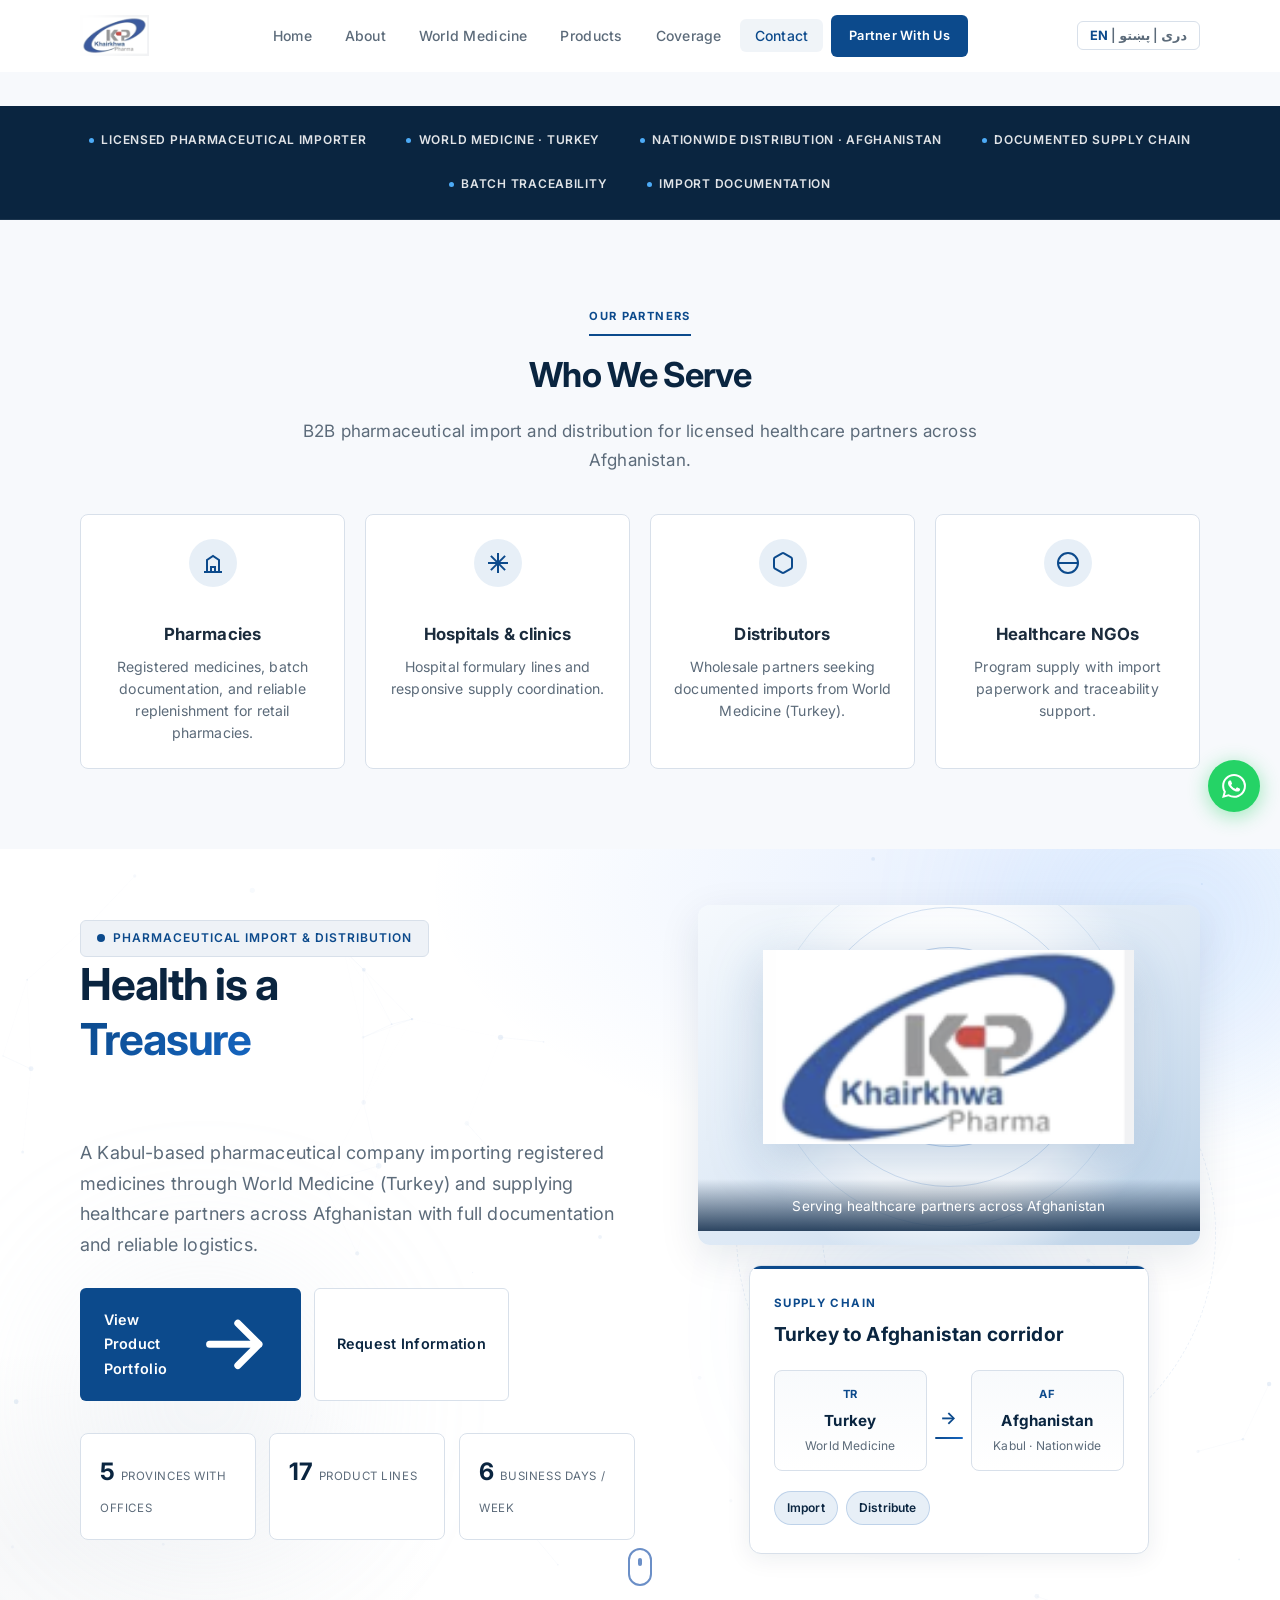
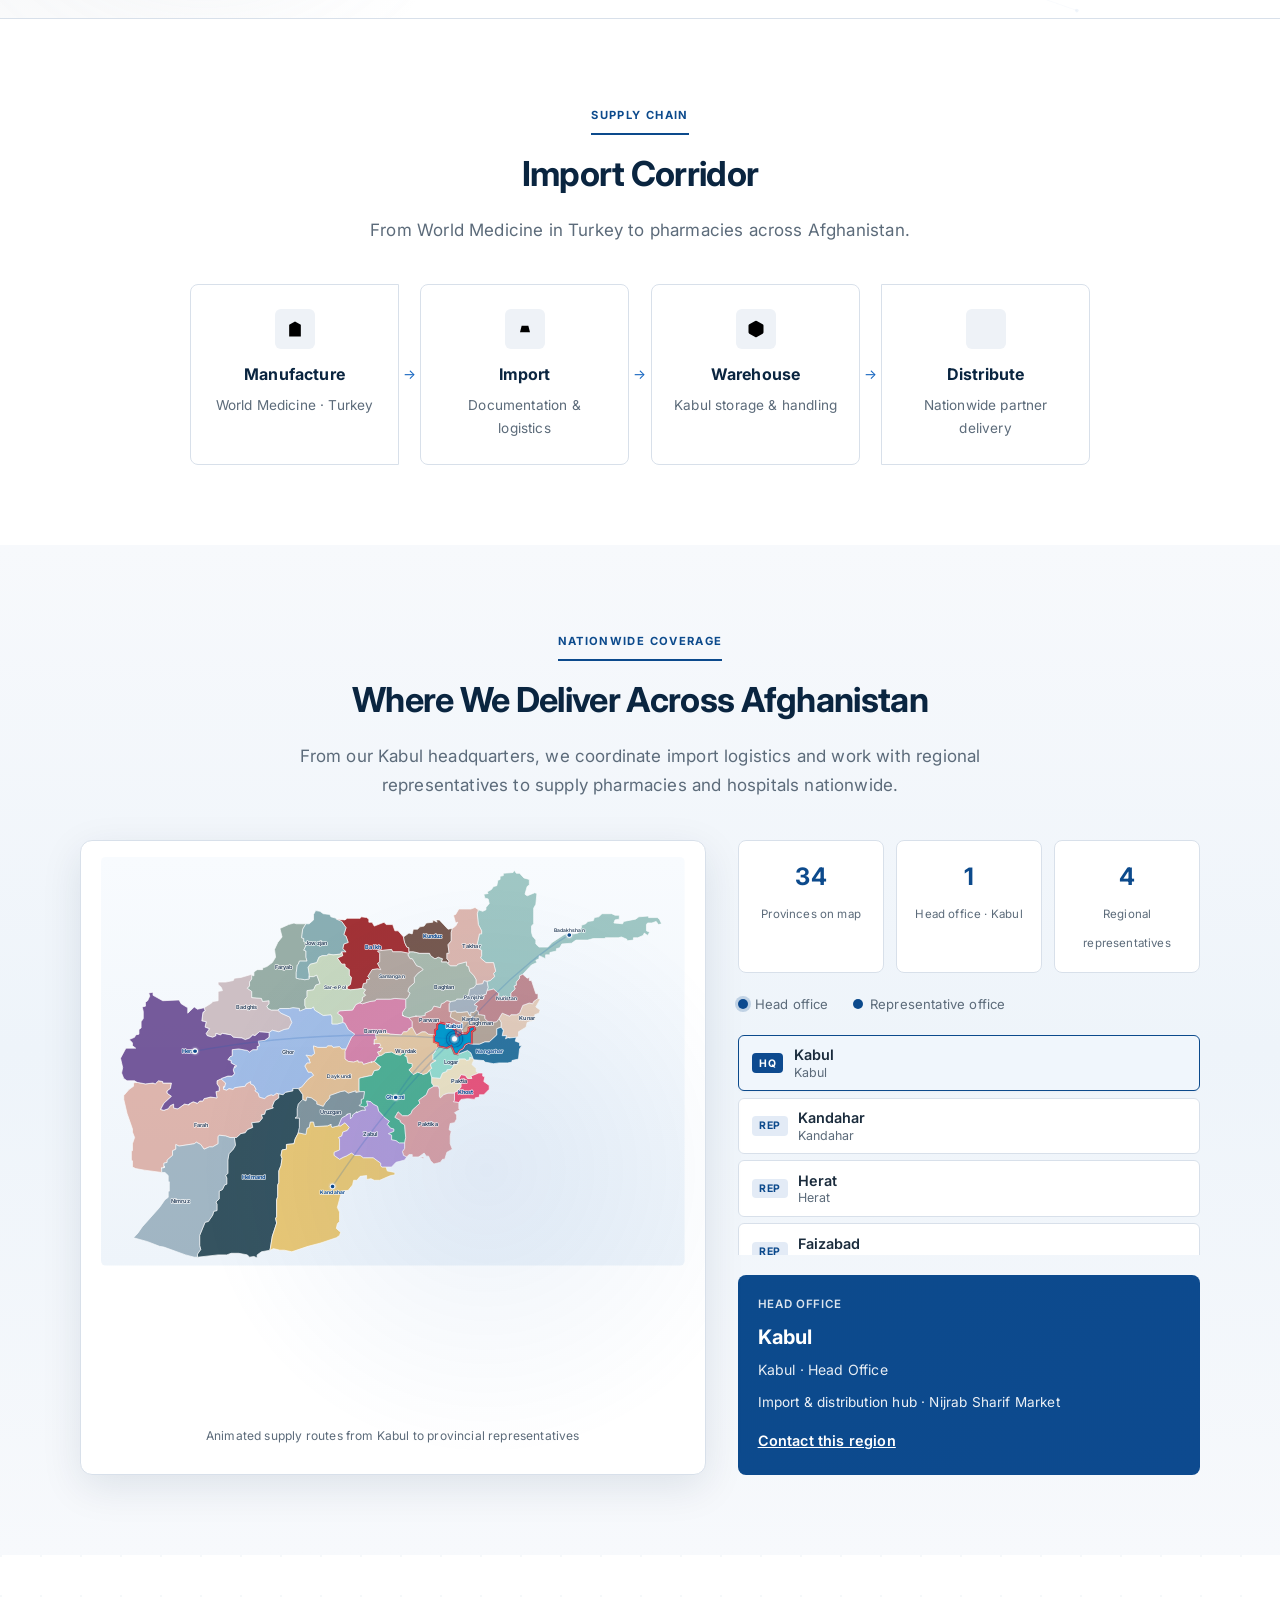
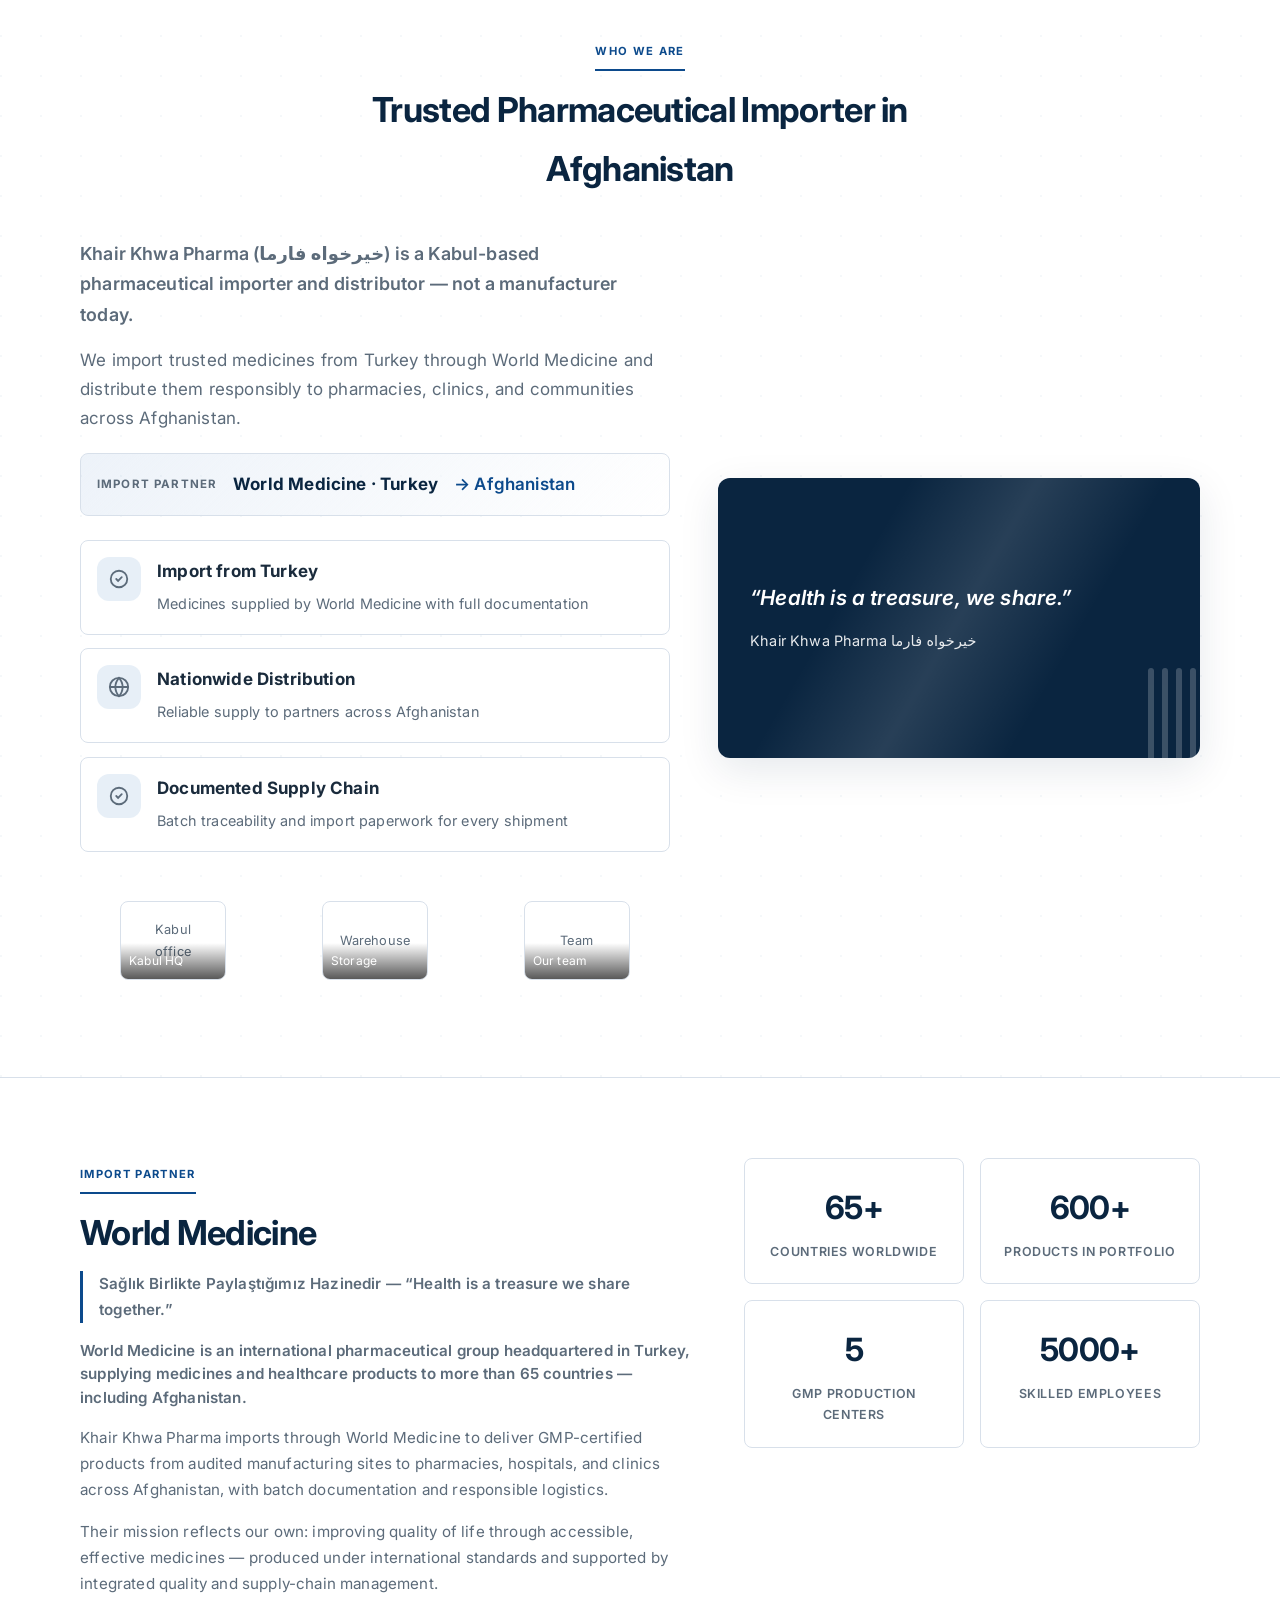
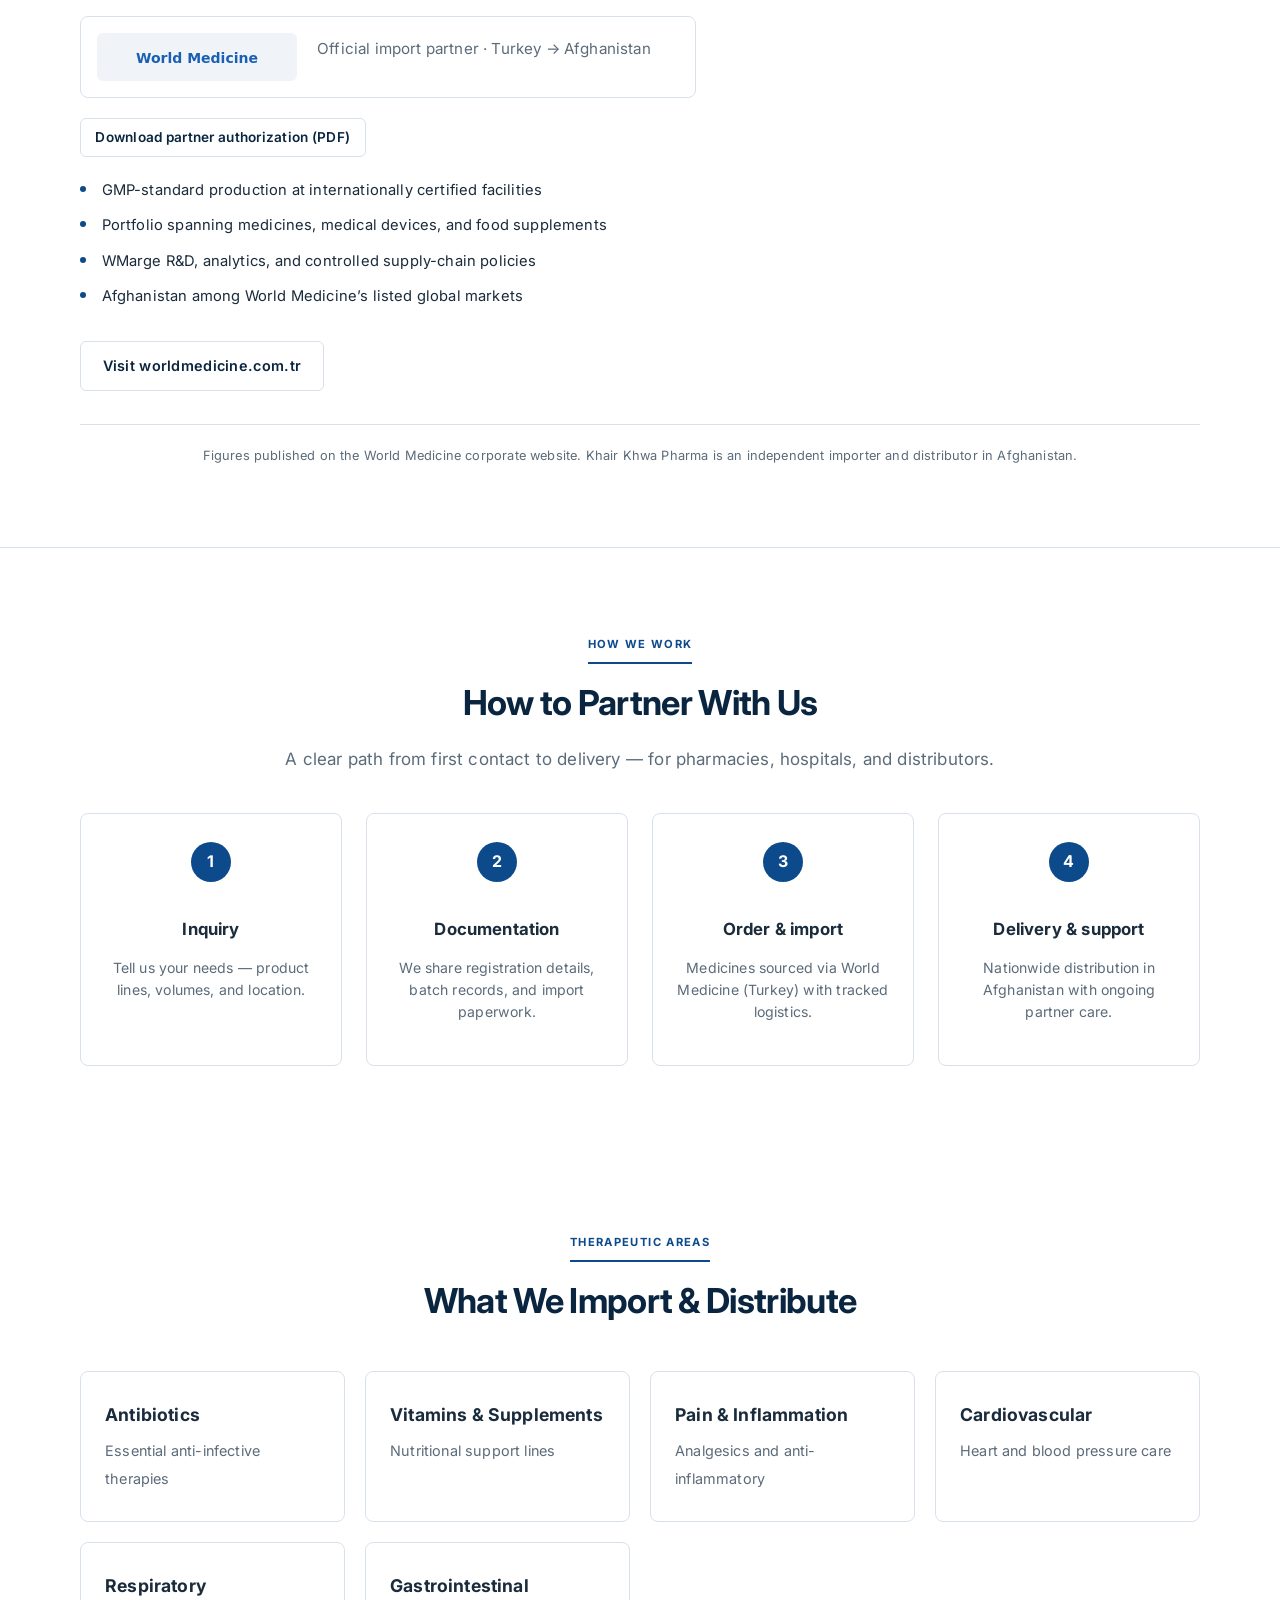
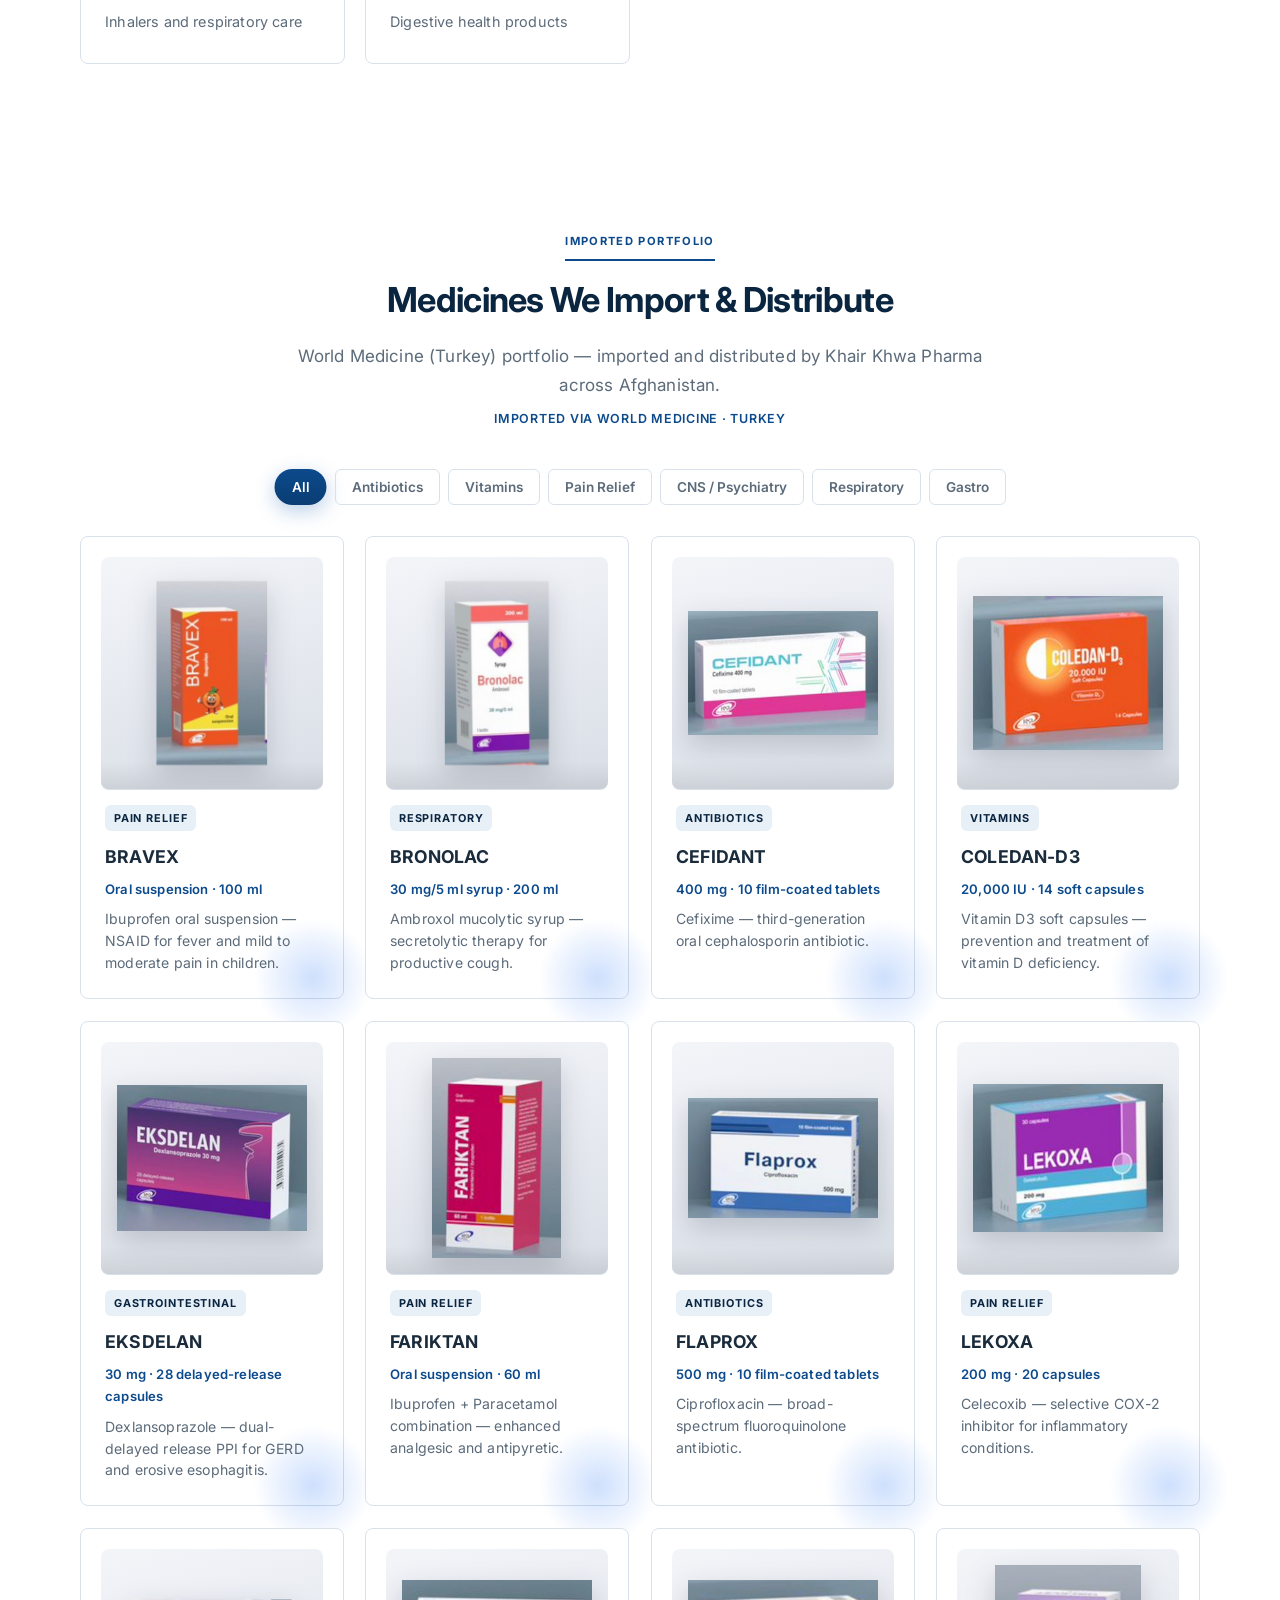
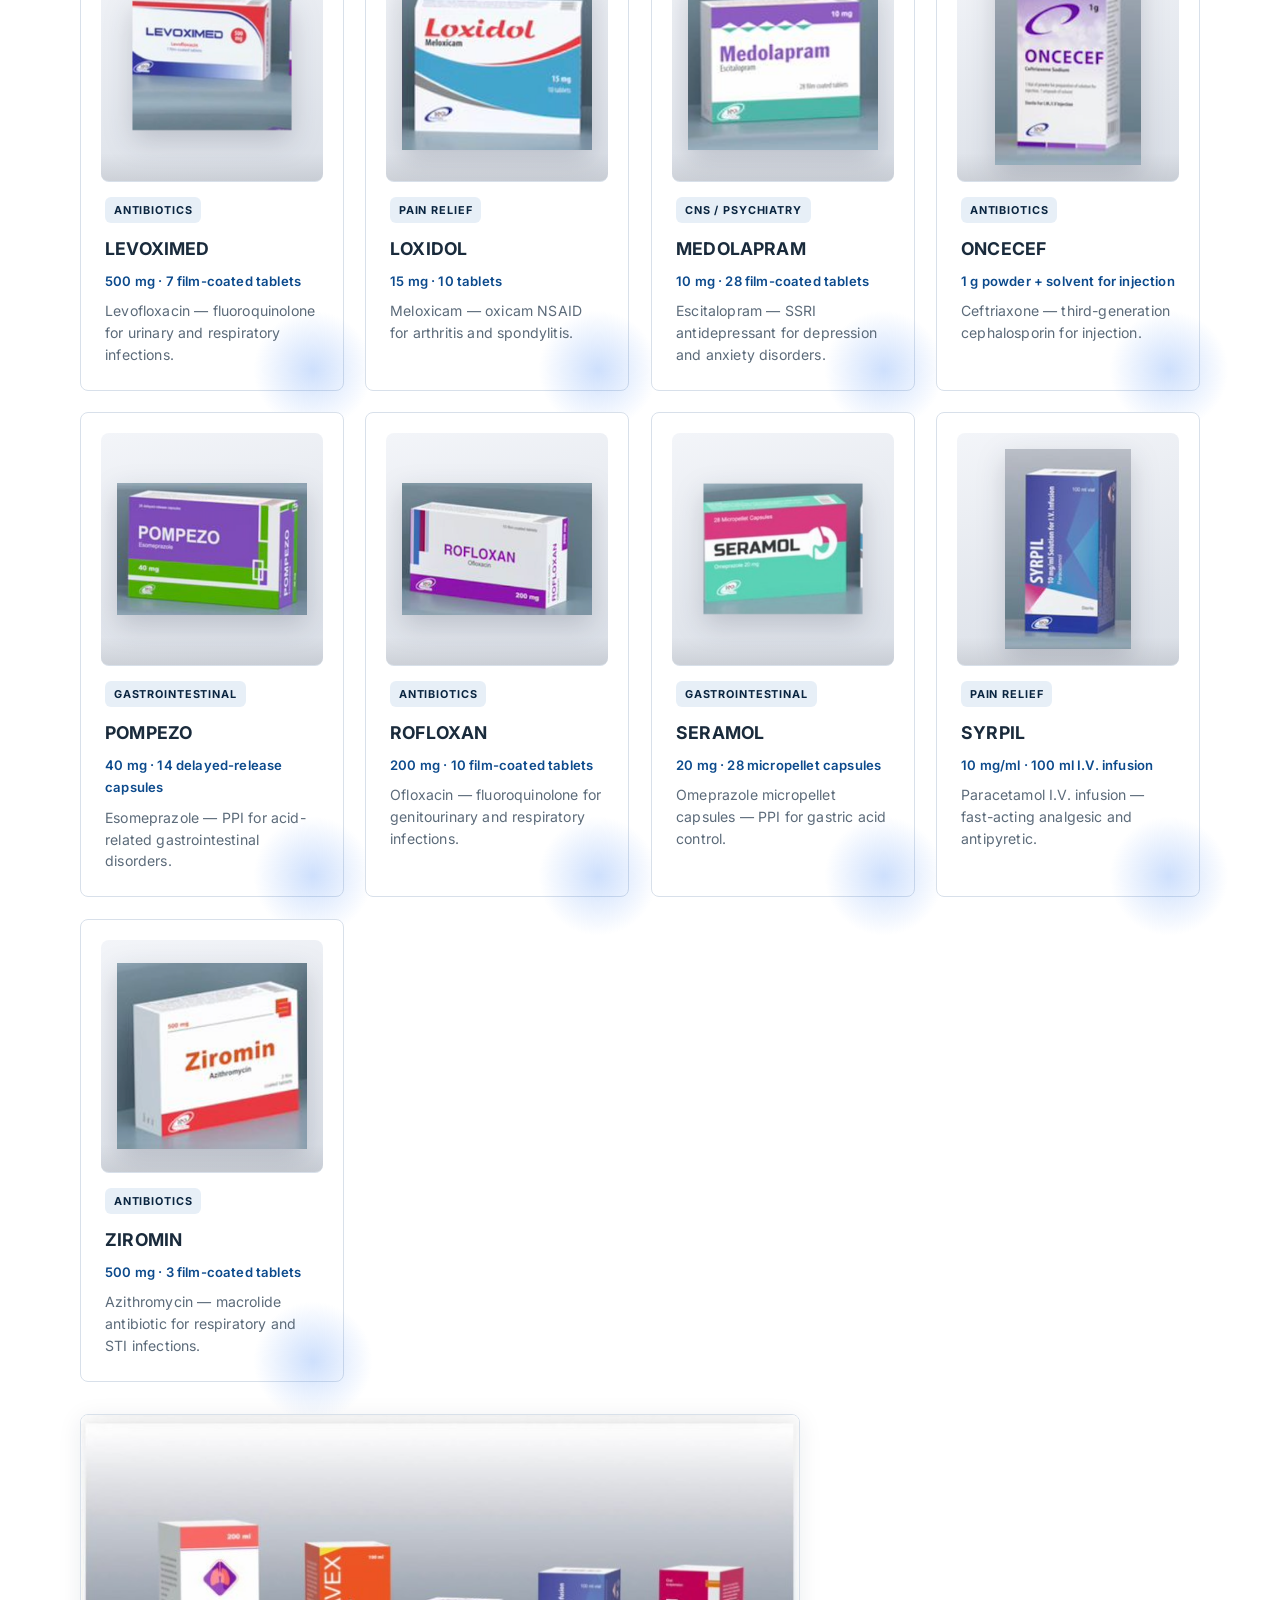
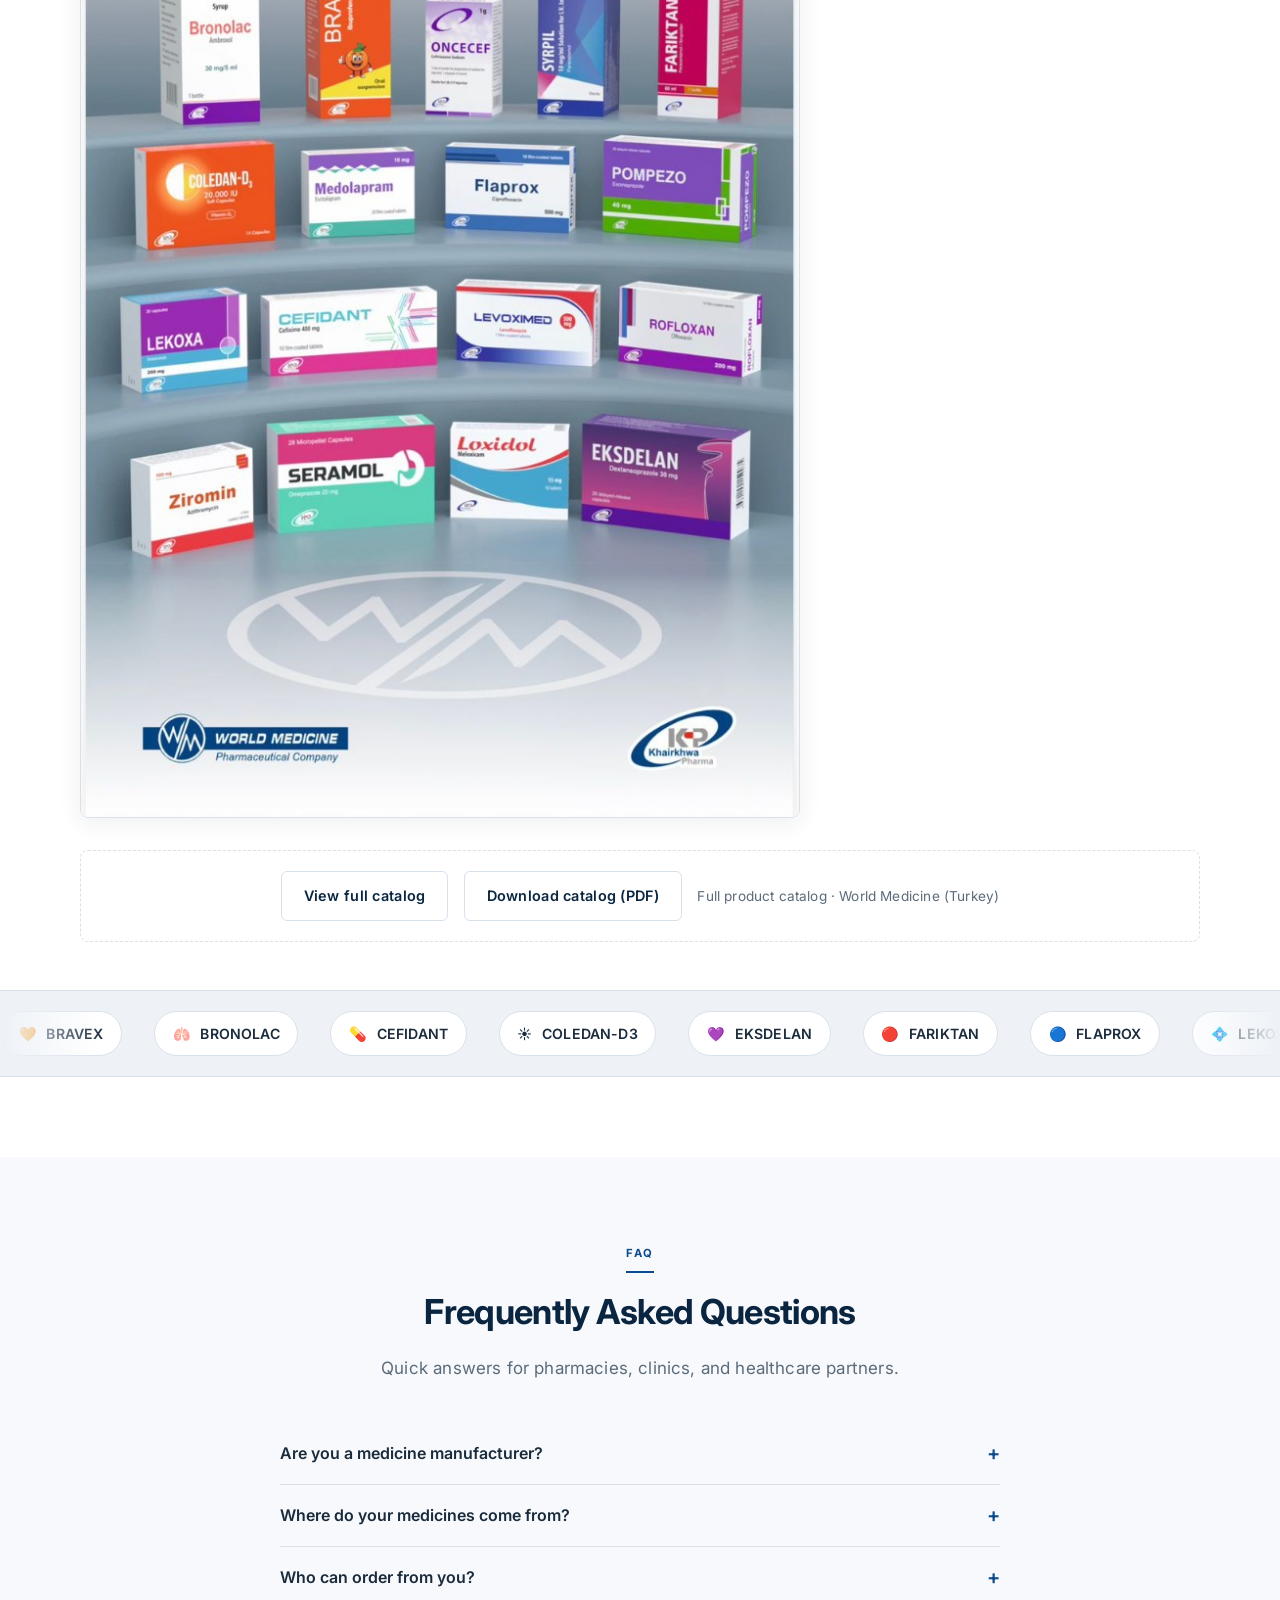
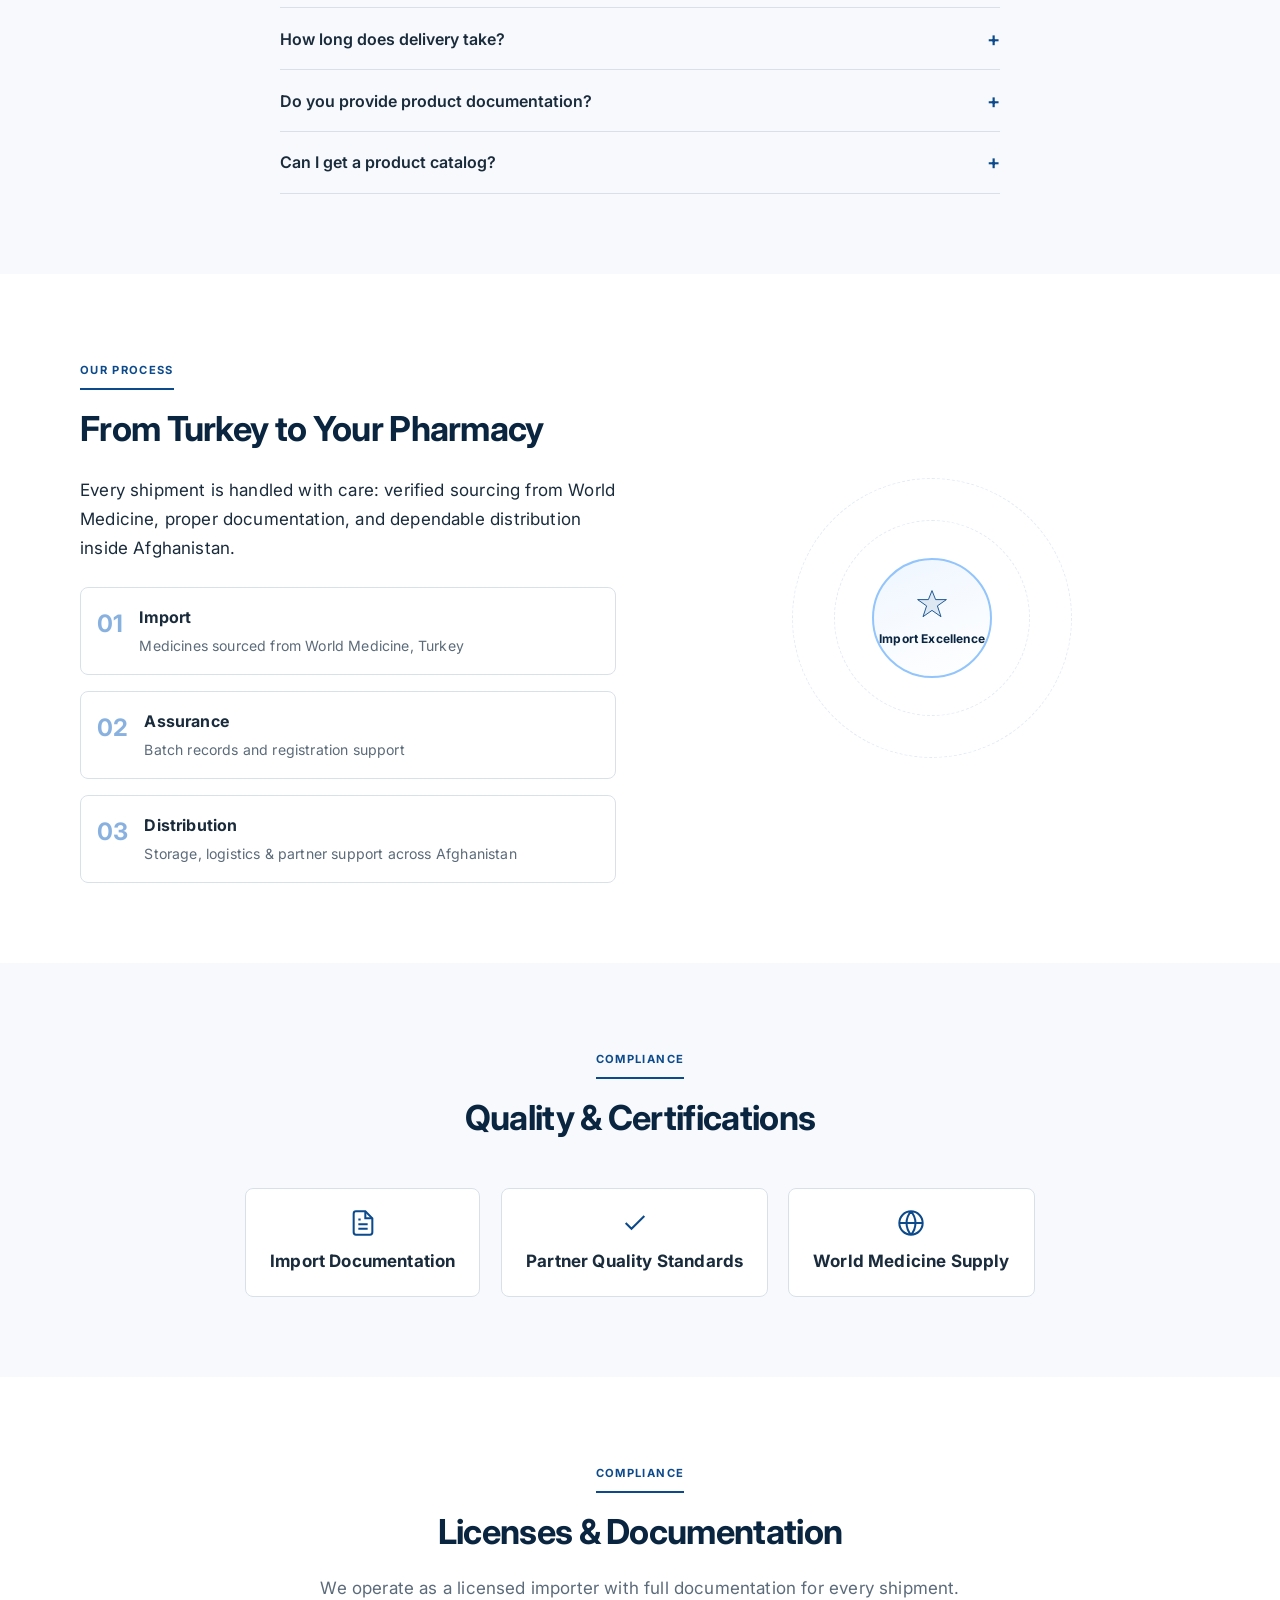
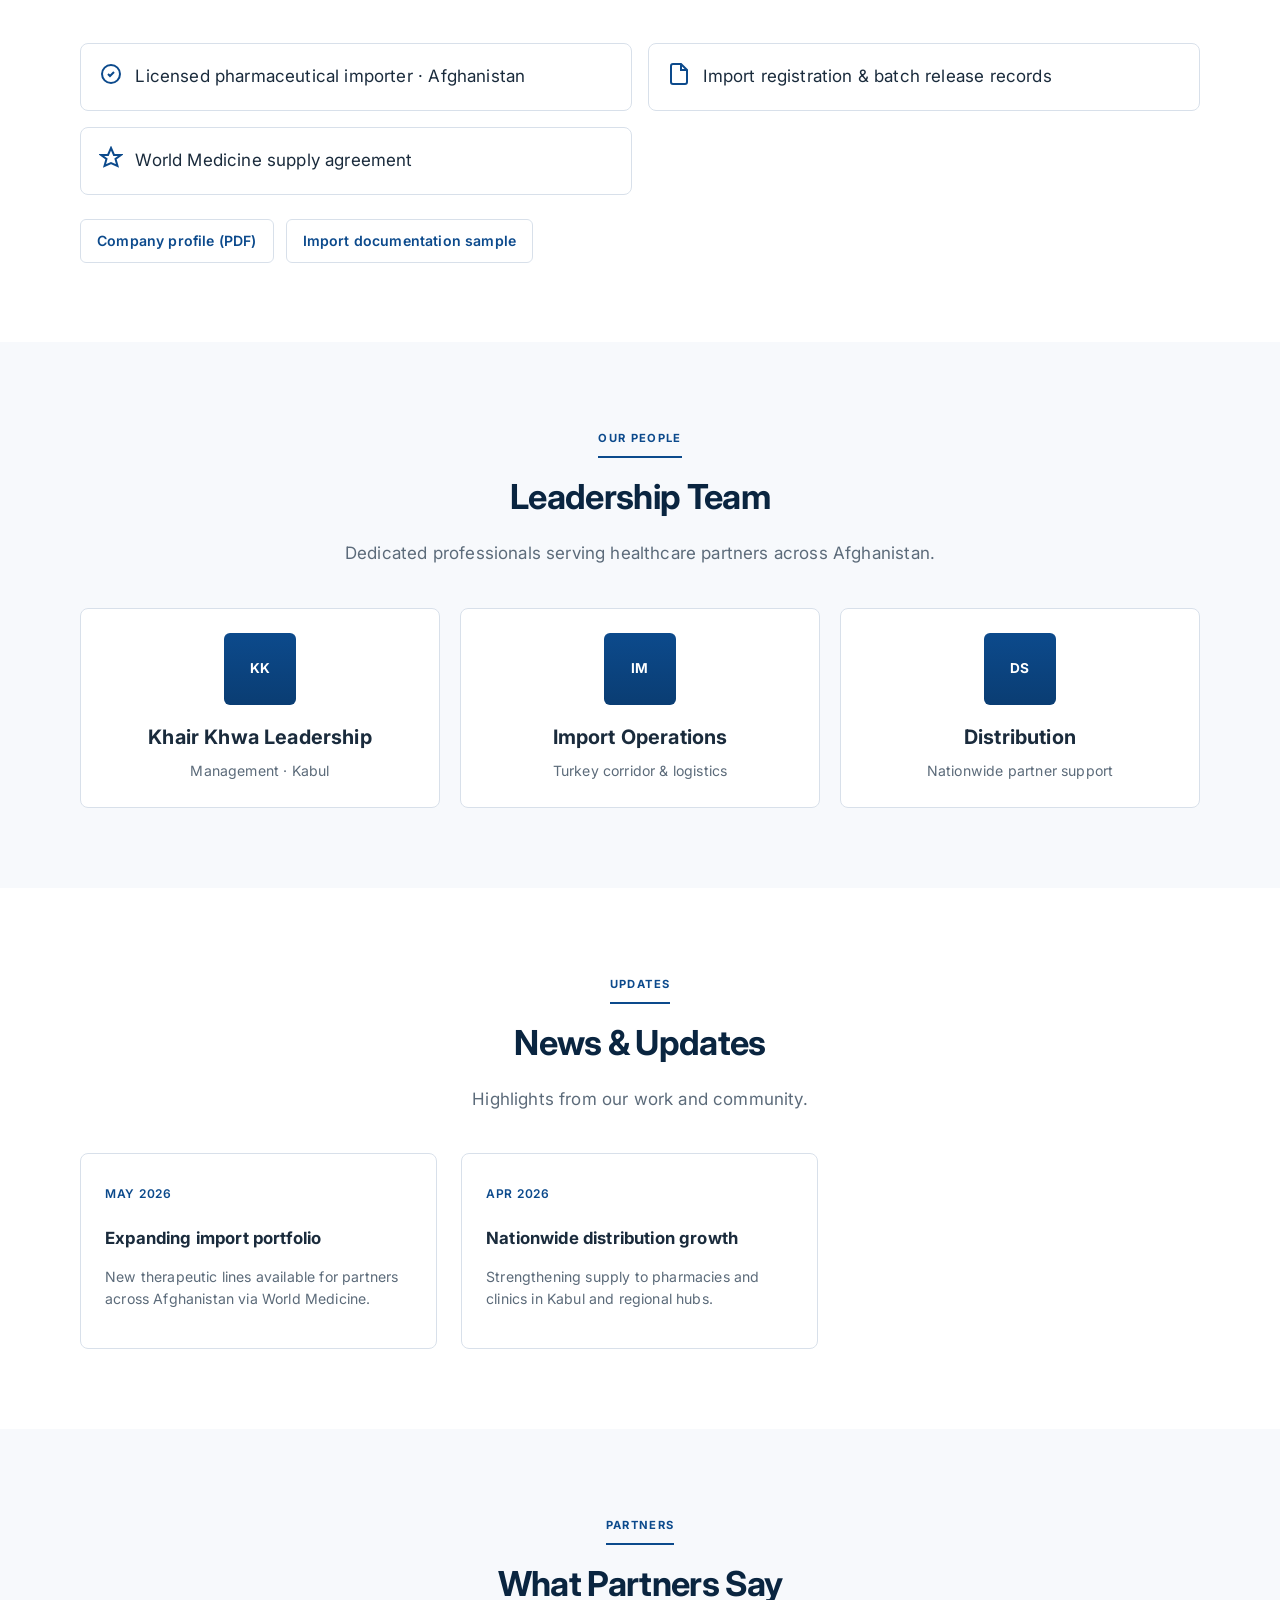
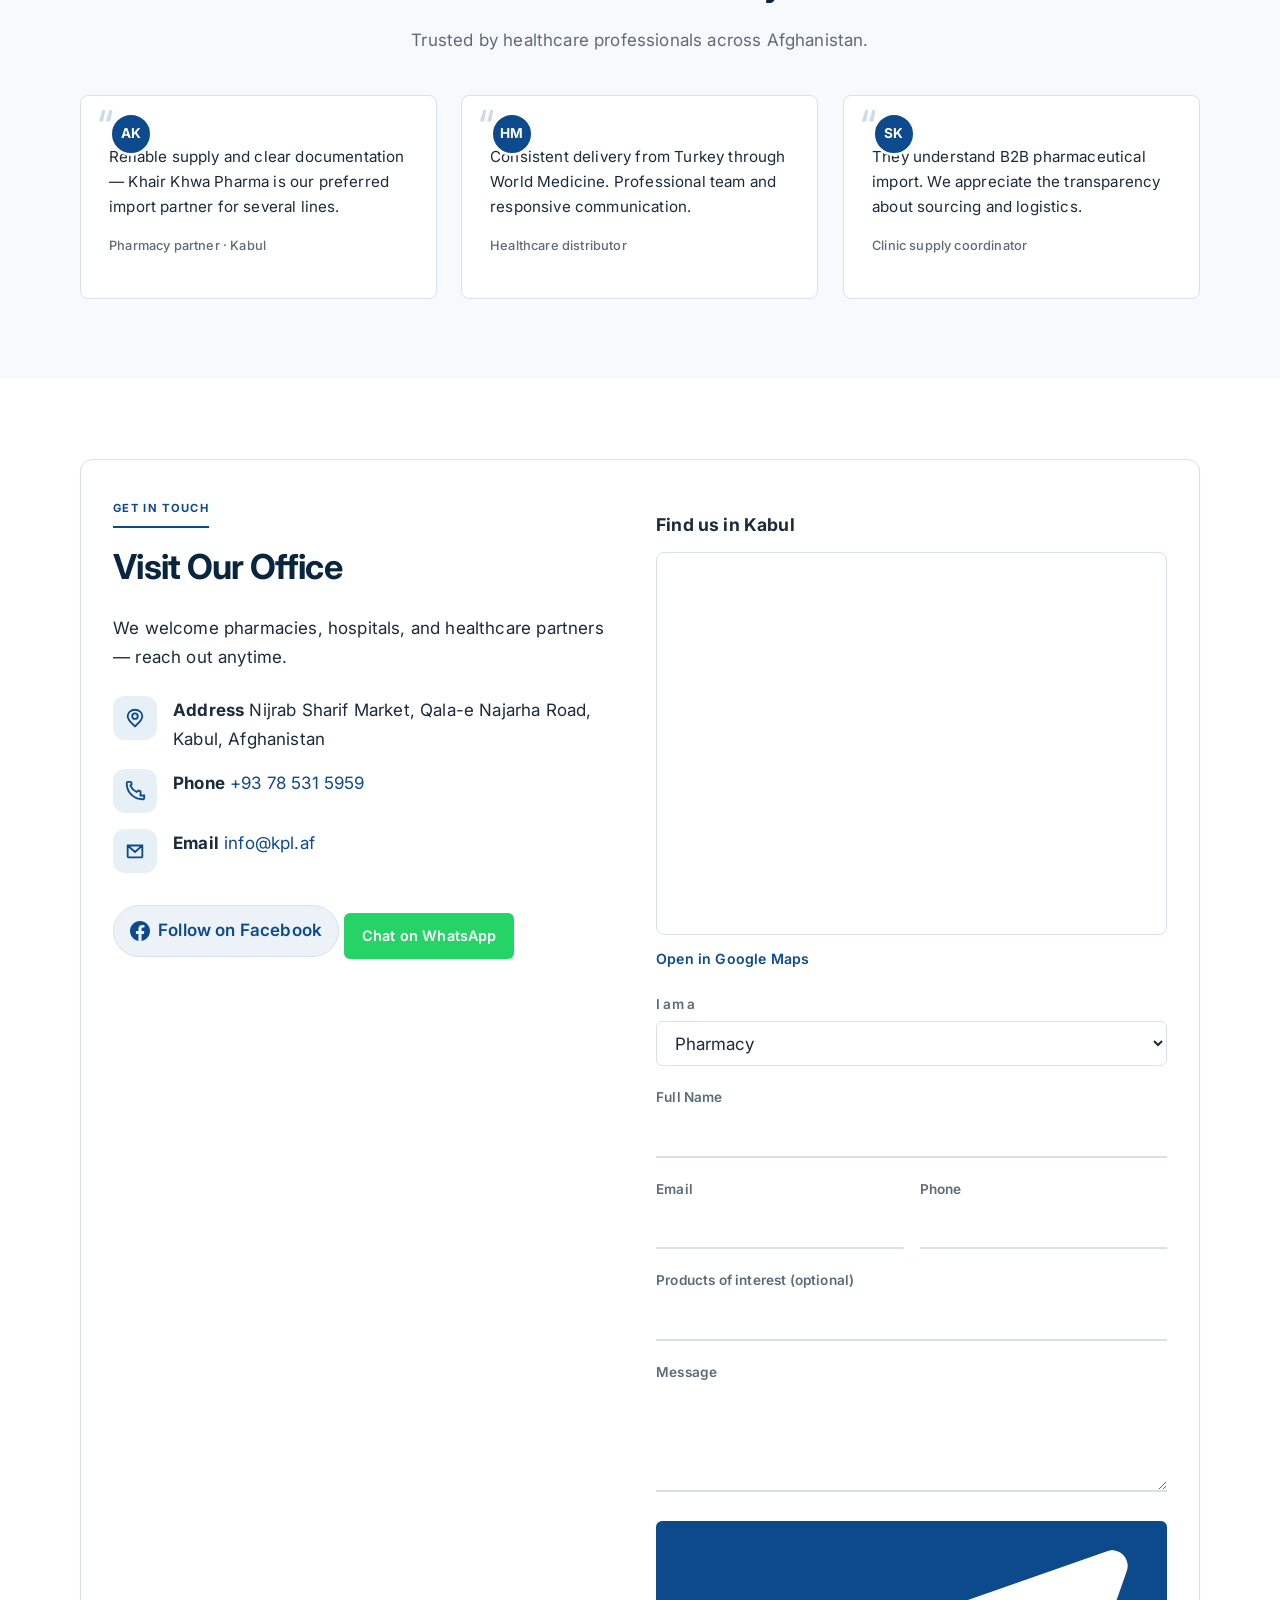
==== index.html @ eb65951c "Add files via upload" ====
<!DOCTYPE html>
<html lang="en" dir="ltr">
<head>
  <meta charset="UTF-8" />
  <meta name="viewport" content="width=device-width, initial-scale=1.0" />
  <meta name="description" content="Khair Khwa Pharma imports GMP-certified medicines from World Medicine (Turkey) to Afghanistan. Licensed importer and distributor in Kabul — nationwide supply for pharmacies and hospitals." />
  <meta name="keywords" content="Khair Khwa Pharma, pharmaceutical importer Afghanistan, World Medicine Turkey, Kabul pharmacy supplier" />
  <meta name="author" content="Khair Khwa Pharma" />
  <link rel="canonical" href="https://kpl.af/" />
  <meta property="og:type" content="website" />
  <meta property="og:url" content="https://kpl.af/" />
  <meta property="og:title" content="Khair Khwa Pharma | Pharmaceutical Importer · Afghanistan" />
  <meta property="og:description" content="Importing GMP-certified medicines from World Medicine (Turkey). Nationwide distribution across Afghanistan." />
  <meta property="og:image" content="https://kpl.af/assets/og-image.svg" />
  <meta property="og:locale" content="en_US" />
  <meta name="twitter:card" content="summary_large_image" />
  <title>Khair Khwa Pharma | خیرخواه فارما</title>
  <link rel="icon" href="assets/logo.png" type="image/png" />
  <link rel="preconnect" href="https://fonts.googleapis.com" />
  <link rel="preconnect" href="https://fonts.gstatic.com" crossorigin />
  <link href="https://fonts.googleapis.com/css2?family=Inter:wght@300;400;500;600;700&amp;family=Space+Grotesk:wght@400;500;600;700&amp;family=Noto+Naskh+Arabic:wght@400;500;600;700&amp;display=swap" rel="stylesheet" />
  <link rel="stylesheet" href="css/site.bundle.css" />
  <script type="application/ld+json">
  {
    "@context": "https://schema.org",
    "@type": "Organization",
    "name": "Khair Khwa Pharma",
    "alternateName": "خیرخواه فارما",
    "url": "https://kpl.af",
    "logo": "https://kpl.af/assets/logo.png",
    "description": "Licensed pharmaceutical importer and distributor in Afghanistan, importing through World Medicine (Turkey).",
    "telephone": "+93785315959",
    "email": "info@kpl.af",
    "address": {
      "@type": "PostalAddress",
      "streetAddress": "Nijrab Sharif Market, Qala-e Najarha Road",
      "addressLocality": "Kabul",
      "addressCountry": "AF"
    },
    "sameAs": ["https://www.facebook.com/khairkhwapharma"]
  }
  </script>
</head>
<body class="site-pro site-calm">
  <a href="#main-content" class="skip-link">Skip to main content</a>
  <div class="scroll-progress" id="scrollProgress" aria-hidden="true"></div>
  <div class="loader" id="loader" aria-hidden="true" aria-busy="true">
    <div class="loader-inner">
      <div class="loader-logo">
        <img src="assets/logo.png" alt="Khairkhwa Pharma" class="loader-logo-img" />
      </div>
    </div>
  </div>

  <div class="header-hours" role="region" aria-label="Office hours">
    <div class="container header-hours-inner">
      <span data-i18n="header.hours">Sat–Thu 8:00–17:00 · Kabul</span>
      <span data-i18n="header.response">We respond within 24 hours</span>
    </div>
  </div>

  <header class="header" id="header">
    <nav class="nav container" aria-label="Primary">
      <a href="#home" class="logo logo--brand">
        <img src="assets/logo.png" alt="Khairkhwa Pharma — خیرخواه فارما" class="logo-img" width="180" height="103" />
      </a>
      <ul class="nav-links" id="navLinks">
        <li><a href="#home" class="nav-link active" data-i18n="nav.home">Home</a></li>
        <li><a href="#about" class="nav-link" data-i18n="nav.about">About</a></li>
        <li><a href="#partner" class="nav-link" data-i18n="nav.partner">World Medicine</a></li>
        <li><a href="#products" class="nav-link" data-i18n="nav.products">Products</a></li>
        <li><a href="#network" class="nav-link" data-i18n="nav.network">Coverage</a></li>
        <li><a href="#contact" class="nav-link" data-i18n="nav.contact">Contact</a></li>
        <li class="nav-cta"><a href="#contact" class="btn btn-primary" data-i18n="nav.cta">Partner With Us</a></li>
      </ul>
      <button class="lang-toggle" id="langToggle" type="button" aria-label="Switch language">
        <span class="lang-opt" data-lang="en">EN</span>
        <span class="lang-sep" aria-hidden="true">|</span>
        <span class="lang-opt" data-lang="fa">دری</span>
        <span class="lang-sep" aria-hidden="true">|</span>
        <span class="lang-opt lang-ps" data-lang="ps">پښتو</span>
      </button>
      <button class="nav-toggle" id="navToggle" type="button" aria-label="Toggle menu" aria-expanded="false" aria-controls="navLinks">
        <span></span><span></span><span></span>
      </button>
    </nav>
  </header>

  <div class="trust-bar trust-bar--expanded" role="region" aria-label="Company credentials">
    <div class="container trust-bar-inner">
      <span data-i18n="trust.licensed">Licensed Pharmaceutical Importer</span>
      <span data-i18n="trust.partner">World Medicine · Turkey</span>
      <span data-i18n="trust.distribution">Nationwide Distribution · Afghanistan</span>
      <span data-i18n="trust.quality">Documented Supply Chain</span>
      <span data-i18n="trust.trace">Batch Traceability</span>
      <span data-i18n="trust.docs">Import Documentation</span>
    </div>
  </div>

  <section class="serve section" id="serve">
    <div class="container">
      <div class="section-header" data-reveal="3d-up">
        <span class="section-tag" data-i18n="serve.tag">Our Partners</span>
        <h2 class="section-title" data-i18n="serve.title">Who We Serve</h2>
        <p class="section-desc" data-i18n="serve.desc">B2B pharmaceutical import and distribution for licensed healthcare partners across Afghanistan.</p>
      </div>
      <div class="serve-grid" data-stagger data-stagger-ms="100">
        <article class="serve-card stagger-item">
          <span class="serve-icon" aria-hidden="true"><svg viewBox="0 0 24 24" fill="none"><path d="M3 21h18M6 21V9l6-4 6 4v12M10 21v-5h4v5" stroke="currentColor" stroke-width="2"/></svg></span>
          <h3 data-i18n="serve.s1title">Pharmacies</h3>
          <p data-i18n="serve.s1desc">Registered medicines, batch documentation, and reliable replenishment for retail pharmacies.</p>
        </article>
        <article class="serve-card stagger-item">
          <span class="serve-icon" aria-hidden="true"><svg viewBox="0 0 24 24" fill="none"><path d="M12 2v20M2 12h20M4.9 4.9l14.2 14.2M19.1 4.9L4.9 19.1" stroke="currentColor" stroke-width="2"/></svg></span>
          <h3 data-i18n="serve.s2title">Hospitals &amp; clinics</h3>
          <p data-i18n="serve.s2desc">Hospital formulary lines and responsive supply coordination.</p>
        </article>
        <article class="serve-card stagger-item">
          <span class="serve-icon" aria-hidden="true"><svg viewBox="0 0 24 24" fill="none"><path d="M21 16V8a2 2 0 00-1-1.73l-7-4a2 2 0 00-2 0l-7 4A2 2 0 003 8v8a2 2 0 001 1.73l7 4a2 2 0 002 0l7-4A2 2 0 0021 16z" stroke="currentColor" stroke-width="2"/></svg></span>
          <h3 data-i18n="serve.s3title">Distributors</h3>
          <p data-i18n="serve.s3desc">Wholesale partners seeking documented imports from World Medicine (Turkey).</p>
        </article>
        <article class="serve-card stagger-item">
          <span class="serve-icon" aria-hidden="true"><svg viewBox="0 0 24 24" fill="none"><path d="M12 22C17.5228 22 22 17.5228 22 12C22 6.47715 17.5228 2 12 2C6.47715 2 2 6.47715 2 12C2 17.5228 6.47715 22 12 22Z" stroke="currentColor" stroke-width="2"/><path d="M2 12h20" stroke="currentColor" stroke-width="2"/></svg></span>
          <h3 data-i18n="serve.s4title">Healthcare NGOs</h3>
          <p data-i18n="serve.s4desc">Program supply with import paperwork and traceability support.</p>
        </article>
      </div>
    </div>
  </section>

  <main id="main-content">
    <section class="hero" id="home">
      <canvas class="hero-canvas" id="heroCanvas" aria-hidden="true"></canvas>
      <div class="hero-bg" aria-hidden="true">
        <div class="hero-orb hero-orb-1"></div>
        <div class="hero-orb hero-orb-2"></div>
        <div class="hero-orb hero-orb-3"></div>
      </div>
      <div class="hero-orbital" aria-hidden="true">
        <div class="hero-orbital-ring"></div>
        <div class="hero-orbital-ring hero-orbital-ring--inner"></div>
      </div>
      <div class="hero-grid container">
        <div class="hero-content hero-parallax">
          <div class="hero-badge hero-anim" data-hero-anim="badge">
            <span class="pulse-dot"></span>
            <span data-i18n="hero.badge">Pharmaceutical Excellence · Kabul</span>
          </div>
          <h1 class="hero-title">
            <span class="hero-title-line"><span class="hero-title-word" data-i18n="hero.title1">Health is a</span></span>
            <span class="hero-title-line"><span class="hero-title-word hero-title-word--accent" data-i18n="hero.title2">Treasure</span></span>
            <span class="hero-title-line"><span class="hero-title-word" data-i18n="hero.title3">We Share</span></span>
          </h1>
          <p class="hero-subtitle hero-anim" data-hero-anim="subtitle" data-i18n="hero.subtitle">
            Wherever we are in the world, we begin each day with a responsibility to heal. At Khair Khwa Pharma, we contribute to healthier lives across Afghanistan.
          </p>
          <div class="hero-actions hero-anim" data-hero-anim="actions">
            <a href="#products" class="btn btn-primary">
              <span data-i18n="hero.cta1">Explore Products</span>
              <svg viewBox="0 0 24 24" fill="none" aria-hidden="true"><path d="M5 12H19M19 12L13 6M19 12L13 18" stroke="currentColor" stroke-width="2" stroke-linecap="round" stroke-linejoin="round"/></svg>
            </a>
            <a href="#contact" class="btn btn-outline" data-i18n="hero.cta2">Contact Us</a>
          </div>
          <div class="hero-stats-grid hero-anim" data-hero-anim="stats" data-stagger data-stagger-ms="150">
            <div class="stat-card stagger-item">
              <span class="stat-number" data-count="5">0</span>
              <span class="stat-label" data-i18n="hero.stat1">Provinces with offices</span>
            </div>
            <div class="stat-card stagger-item">
              <span class="stat-number" data-count="17">0</span>
              <span class="stat-label" data-i18n="hero.stat2">Product lines</span>
            </div>
            <div class="stat-card stagger-item">
              <span class="stat-number" data-count="6">0</span>
              <span class="stat-label" data-i18n="hero.stat3">Business days / week</span>
            </div>
          </div>
        </div>
        <div class="hero-visual" data-tilt>
          <div class="hero-photo hero-photo--logo" data-reveal="3d-up">
            <div class="hero-logo-rings" aria-hidden="true">
              <span class="hero-logo-ring"></span>
              <span class="hero-logo-ring"></span>
              <span class="hero-logo-ring"></span>
            </div>
            <div class="hero-logo-stage">
              <img src="assets/logo.png" alt="Khair Khwa Pharma" class="hero-logo-img" />
            </div>
            <p class="hero-photo-caption" data-i18n="hero.photoCaption">Serving healthcare partners across Afghanistan</p>
          </div>
          <div class="hero-route-card">
            <div class="route-header">
              <p class="route-header-tag" data-i18n="hero.routeTag">Import corridor</p>
              <h2 class="route-header-title" data-i18n="hero.routeTitle">World Medicine supply chain</h2>
            </div>
            <div class="import-route" aria-label="Turkey to Afghanistan">
              <div class="route-node route-from">
                <span class="route-flag" aria-hidden="true">🇹🇷</span>
                <span class="route-country" data-i18n="hero.routeTurkey">Turkey</span>
                <span class="route-sub" data-i18n="hero.routePartner">World Medicine</span>
              </div>
              <div class="route-connector" aria-hidden="true">
                <span class="route-plane">✈</span>
                <span class="route-line"></span>
              </div>
              <div class="route-node route-to">
                <span class="route-flag" aria-hidden="true">🇦🇫</span>
                <span class="route-country" data-i18n="hero.routeAfghanistan">Afghanistan</span>
                <span class="route-sub" data-i18n="hero.routeKabul">Kabul · Nationwide</span>
              </div>
            </div>
            <div class="route-pills">
              <span class="route-pill" data-i18n="hero.pillImport">Import</span>
              <span class="route-pill" data-i18n="hero.pillDistribute">Distribute</span>
            </div>
          </div>
        </div>
      </div>
      <a href="#about" class="scroll-indicator" aria-label="Scroll to about">
        <span class="scroll-mouse"></span>
      </a>
    </section>

    <section class="corridor section" id="corridor">
      <div class="container">
        <div class="section-header" data-reveal="3d-up">
          <span class="section-tag" data-i18n="corridor.tag">Supply Chain</span>
          <h2 class="section-title" data-i18n="corridor.title">Import Corridor</h2>
          <p class="section-desc" data-i18n="corridor.desc">From World Medicine in Turkey to pharmacies across Afghanistan.</p>
        </div>
        <div class="corridor-panel">
          <div class="flowchart" data-stagger data-stagger-ms="200" aria-label="Import process">
            <div class="flow-step stagger-item">
              <span class="flow-icon" aria-hidden="true"><svg viewBox="0 0 24 24"><path d="M3 21h18M5 21V7l7-4 7 4v14M9 21v-6h6v6"/></svg></span>
              <h3 data-i18n="corridor.s1title">Manufacture</h3>
              <p data-i18n="corridor.s1desc">World Medicine · Turkey</p>
            </div>
            <span class="flow-arrow" aria-hidden="true">→</span>
            <div class="flow-step stagger-item">
              <span class="flow-icon flow-icon--plane" aria-hidden="true"><svg viewBox="0 0 24 24"><path d="M2 16h20M6 16l2-8h8l2 8M12 8V4M8 4h8"/></svg></span>
              <h3 data-i18n="corridor.s2title">Import</h3>
              <p data-i18n="corridor.s2desc">Documentation &amp; logistics</p>
            </div>
            <span class="flow-arrow" aria-hidden="true">→</span>
            <div class="flow-step stagger-item">
              <span class="flow-icon" aria-hidden="true"><svg viewBox="0 0 24 24"><path d="M21 16V8a2 2 0 00-1-1.73l-7-4a2 2 0 00-2 0l-7 4A2 2 0 003 8v8a2 2 0 001 1.73l7 4a2 2 0 002 0l7-4A2 2 0 0021 16z"/><path d="M3.3 7.3L12 12l8.7-4.7M12 22V12"/></svg></span>
              <h3 data-i18n="corridor.s3title">Warehouse</h3>
              <p data-i18n="corridor.s3desc">Kabul storage &amp; handling</p>
            </div>
            <span class="flow-arrow" aria-hidden="true">→</span>
            <div class="flow-step stagger-item">
              <span class="flow-icon" aria-hidden="true"><svg viewBox="0 0 24 24"><path d="M10.5 20.5l1-1M14 17l1-1M6.5 8.5l10 10M8 4l12 12"/></svg></span>
              <h3 data-i18n="corridor.s4title">Distribute</h3>
              <p data-i18n="corridor.s4desc">Nationwide partner delivery</p>
            </div>
          </div>
        </div>
      </div>
    </section>

    <section class="network section" id="network">
      <div class="container">
        <div class="section-header" data-reveal="3d-up">
          <span class="section-tag" data-i18n="network.tag">Nationwide Coverage</span>
          <h2 class="section-title" data-i18n="network.title">Where We Deliver Across Afghanistan</h2>
          <p class="section-desc" data-i18n="network.desc">
            From our Kabul headquarters, we coordinate import logistics and partner with representatives to supply pharmacies and hospitals across the country.
          </p>
        </div>
        <div class="network-grid" data-reveal="3d-up">
          <div class="network-map-wrap" role="img" aria-label="Map of Afghanistan showing distribution hubs">
            <div id="afgNetworkMap" class="network-map-canvas"></div>
            <p class="network-route-label" data-i18n="network.mapCaption">Supply routes from Kabul to provincial representatives</p>
          </div>
          <div class="network-sidebar">
            <div class="network-stats" data-stagger data-stagger-ms="80">
              <div class="network-stat stagger-item">
                <span class="network-stat-num">34</span>
                <span class="network-stat-label" data-i18n="network.statProvinces">Provinces on map</span>
              </div>
              <div class="network-stat stagger-item">
                <span class="network-stat-num">1</span>
                <span class="network-stat-label" data-i18n="network.statHq">Head office · Kabul</span>
              </div>
              <div class="network-stat stagger-item">
                <span class="network-stat-num">4</span>
                <span class="network-stat-label" data-i18n="network.statReps">Regional representatives</span>
              </div>
            </div>
            <div class="network-legend">
              <span class="network-legend-item">
                <span class="network-legend-dot network-legend-dot--hq" aria-hidden="true"></span>
                <span data-i18n="network.legendHq">Head office</span>
              </span>
              <span class="network-legend-item">
                <span class="network-legend-dot" aria-hidden="true"></span>
                <span data-i18n="network.legendRep">Representative office</span>
              </span>
            </div>
            <ul class="network-list" id="networkList" aria-label="Provincial offices"></ul>
            <div class="network-detail" id="networkDetail" aria-live="polite"></div>
          </div>
        </div>
      </div>
    </section>

    <section class="about section motion-subtle" id="about">
      <div class="section-bg-pattern" aria-hidden="true"></div>
      <div class="container">
        <div class="section-header" data-reveal="3d-up">
          <span class="section-tag" data-i18n="about.tag">Who We Are</span>
          <h2 class="section-title" data-i18n="about.title">Trusted Pharmaceutical Importer in Afghanistan</h2>
        </div>
        <div class="about-grid">
          <div class="about-content" data-reveal="3d-left">
            <p class="about-lead" data-i18n="about.lead">
              Khair Khwa Pharma (خیرخواه فارما) is a Kabul-based pharmaceutical importer and distributor — not a manufacturer today.
            </p>
            <p data-i18n="about.p1">
              We import trusted medicines from Turkey through our partner World Medicine, and distribute them responsibly to pharmacies, clinics, and communities across Afghanistan.
            </p>
            <a href="#partner" class="partner-strip" data-reveal>
              <span class="partner-label" data-i18n="about.partnerLabel">Import partner</span>
              <strong class="partner-name" data-i18n="about.partnerName">World Medicine · Turkey</strong>
              <span class="partner-route" data-i18n="about.partnerRoute">→ Afghanistan</span>
            </a>
            <ul class="about-features" data-stagger data-stagger-ms="90">
              <li class="about-feature">
                <span class="feature-icon">
                  <svg viewBox="0 0 24 24" fill="none" aria-hidden="true"><path d="M9 12L11 14L15 10M21 12C21 16.9706 16.9706 21 12 21C7.02944 21 3 16.9706 3 12C3 7.02944 7.02944 3 12 3C16.9706 3 21 7.02944 21 12Z" stroke="currentColor" stroke-width="2" stroke-linecap="round"/></svg>
                </span>
                <div>
                  <strong data-i18n="about.f1title">Import from Turkey</strong>
                  <span data-i18n="about.f1desc">Medicines supplied by World Medicine with full documentation</span>
                </div>
              </li>
              <li class="about-feature">
                <span class="feature-icon">
                  <svg viewBox="0 0 24 24" fill="none" aria-hidden="true"><path d="M12 22C17.5228 22 22 17.5228 22 12C22 6.47715 17.5228 2 12 2C6.47715 2 2 6.47715 2 12C2 17.5228 6.47715 22 12 22Z" stroke="currentColor" stroke-width="2"/><path d="M2 12H22M12 2C14.5013 4.73835 15.9228 8.28203 16 12C15.9228 15.718 14.5013 19.2616 12 22C9.49872 19.2616 8.07725 15.718 8 12C8.07725 8.28203 9.49872 4.73835 12 2Z" stroke="currentColor" stroke-width="2"/></svg>
                </span>
                <div>
                  <strong data-i18n="about.f2title">Nationwide Distribution</strong>
                  <span data-i18n="about.f2desc">Reliable supply across Afghanistan</span>
                </div>
              </li>
              <li class="about-feature">
                <span class="feature-icon">
                  <svg viewBox="0 0 24 24" fill="none" aria-hidden="true"><path d="M9 12l2 2 4-4M21 12a9 9 0 11-18 0 9 9 0 0118 0z" stroke="currentColor" stroke-width="2" stroke-linecap="round"/></svg>
                </span>
                <div>
                  <strong data-i18n="about.f3title">Documented Supply Chain</strong>
                  <span data-i18n="about.f3desc">Batch traceability and import paperwork for every shipment</span>
                </div>
              </li>
            </ul>
            <div class="photo-gallery" data-reveal>
              <figure class="photo-card">
                <img src="assets/office.jpg" alt="" loading="lazy" onerror="this.style.display='none'" />
                <div class="photo-card-placeholder"><span>Kabul office</span></div>
                <figcaption class="photo-card-caption" data-i18n="gallery.office">Kabul HQ</figcaption>
              </figure>
              <figure class="photo-card">
                <img src="assets/warehouse.jpg" alt="" loading="lazy" onerror="this.style.display='none'" />
                <div class="photo-card-placeholder"><span>Warehouse</span></div>
                <figcaption class="photo-card-caption" data-i18n="gallery.warehouse">Storage</figcaption>
              </figure>
              <figure class="photo-card">
                <img src="assets/team.jpg" alt="" loading="lazy" onerror="this.style.display='none'" />
                <div class="photo-card-placeholder"><span>Team</span></div>
                <figcaption class="photo-card-caption" data-i18n="gallery.team">Our team</figcaption>
              </figure>
            </div>
          </div>
          <div class="about-visual" data-reveal="3d-right" data-reveal-delay="120">
            <div class="about-card">
              <div class="about-card-shine"></div>
              <div class="about-card-content">
                <blockquote class="about-card-quote" data-i18n="about.quote">“Health is a treasure, we share.”</blockquote>
                <div class="about-card-meta">
                  <span>Khair Khwa Pharma</span>
                  <span lang="fa">خیرخواه فارما</span>
                </div>
              </div>
              <div class="about-card-decor" aria-hidden="true">
                <div class="dna-strand">
                  <span></span><span></span><span></span><span></span><span></span>
                </div>
              </div>
            </div>
          </div>
        </div>
      </div>
    </section>

    <section class="partner-wm section" id="partner">
      <div class="container">
        <div class="partner-wm-grid">
          <div class="partner-wm-content" data-reveal="3d-left">
            <span class="section-tag" data-i18n="wm.tag">Import Partner</span>
            <h2 class="section-title" data-i18n="wm.title">World Medicine</h2>
            <p class="partner-wm-tagline" data-i18n="wm.tagline">“Health is a treasure we share together.”</p>
            <p class="partner-wm-lead" data-i18n="wm.lead">
              World Medicine is an international pharmaceutical group headquartered in Turkey, supplying medicines and healthcare products to more than 65 countries — including Afghanistan.
            </p>
            <p data-i18n="wm.p1">
              Khair Khwa Pharma imports through World Medicine to bring GMP-certified products from audited manufacturing sites to pharmacies, hospitals, and clinics across Afghanistan, with full batch documentation and responsible distribution.
            </p>
            <p data-i18n="wm.p2">
              Their corporate mission aligns with our own: contributing to healthier lives through accessible, effective medicines — manufactured under international quality standards and supported by a global supply network.
            </p>
            <div class="partner-wm-brand" data-reveal>
              <img src="assets/world-medicine-logo.svg" alt="World Medicine logo" width="160" height="48" onerror="this.style.display='none'" />
              <p class="partner-wm-corridor" data-i18n="wm.corridorNote">Official import partner · Turkey → Afghanistan</p>
            </div>
            <div class="partner-wm-docs">
              <a href="#" class="btn btn-outline btn-sm" data-doc-partner data-i18n="wm.authDoc">Download partner authorization (PDF)</a>
            </div>
            <ul class="partner-wm-highlights">
              <li data-i18n="wm.h1">GMP-standard production at internationally certified facilities</li>
              <li data-i18n="wm.h2">Medicines, medical devices, and vitamins in a broad portfolio</li>
              <li data-i18n="wm.h3">WMarge R&amp;D and quality-controlled supply chain</li>
              <li data-i18n="wm.h4">Afghanistan listed among World Medicine’s global markets</li>
            </ul>
            <a href="https://www.worldmedicine.com.tr" target="_blank" rel="noopener noreferrer" class="btn btn-outline partner-wm-link" data-i18n="wm.website">
              Visit worldmedicine.com.tr
            </a>
          </div>
          <div class="partner-wm-stats" data-reveal="3d-right" data-stagger data-stagger-ms="100">
            <article class="wm-stat-card stagger-item">
              <span class="wm-stat-num">65+</span>
              <span class="wm-stat-label" data-i18n="wm.stat1">Countries worldwide</span>
            </article>
            <article class="wm-stat-card stagger-item">
              <span class="wm-stat-num">600+</span>
              <span class="wm-stat-label" data-i18n="wm.stat2">Products in portfolio</span>
            </article>
            <article class="wm-stat-card stagger-item">
              <span class="wm-stat-num">5</span>
              <span class="wm-stat-label" data-i18n="wm.stat3">GMP production centers</span>
            </article>
            <article class="wm-stat-card stagger-item">
              <span class="wm-stat-num">5000+</span>
              <span class="wm-stat-label" data-i18n="wm.stat4">Skilled employees</span>
            </article>
          </div>
        </div>
        <p class="partner-wm-note" data-reveal data-i18n="wm.note">
          Figures published by World Medicine on their corporate website. Khair Khwa Pharma is an independent importer and distributor in Afghanistan.
        </p>
      </div>
    </section>

    <section class="process section motion-subtle" id="process">
      <div class="container">
        <div class="section-header" data-reveal="3d-up">
          <span class="section-tag" data-i18n="process.tag">How We Work</span>
          <h2 class="section-title" data-i18n="process.title">How to Partner With Us</h2>
          <p class="section-desc" data-i18n="process.desc">A clear path from first contact to delivery — for pharmacies, hospitals, and distributors.</p>
        </div>
        <div class="process-steps" data-stagger data-stagger-ms="120">
          <article class="process-step stagger-item">
            <span class="process-step-num">1</span>
            <h3 data-i18n="process.s1title">Inquiry</h3>
            <p data-i18n="process.s1desc">Tell us your needs — product lines, volumes, and location.</p>
          </article>
          <article class="process-step stagger-item">
            <span class="process-step-num">2</span>
            <h3 data-i18n="process.s2title">Documentation</h3>
            <p data-i18n="process.s2desc">We share registration details, batch records, and import paperwork.</p>
          </article>
          <article class="process-step stagger-item">
            <span class="process-step-num">3</span>
            <h3 data-i18n="process.s3title">Order &amp; import</h3>
            <p data-i18n="process.s3desc">Medicines sourced via World Medicine (Turkey) with tracked logistics.</p>
          </article>
          <article class="process-step stagger-item">
            <span class="process-step-num">4</span>
            <h3 data-i18n="process.s4title">Delivery &amp; support</h3>
            <p data-i18n="process.s4desc">Nationwide distribution in Afghanistan with ongoing partner care.</p>
          </article>
        </div>
      </div>
    </section>

    <section class="services section" id="services">
      <div class="container">
        <div class="section-header" data-reveal="3d-up">
          <span class="section-tag" data-i18n="services.tag">Therapeutic Areas</span>
          <h2 class="section-title" data-i18n="services.title">What We Import &amp; Distribute</h2>
        </div>
        <div class="service-grid" data-stagger data-stagger-ms="120">
          <article class="service-card stagger-item">
            <strong data-i18n="services.s1title">Antibiotics</strong>
            <span data-i18n="services.s1desc">Essential anti-infective therapies</span>
          </article>
          <article class="service-card stagger-item">
            <strong data-i18n="services.s2title">Vitamins &amp; Supplements</strong>
            <span data-i18n="services.s2desc">Nutritional support lines</span>
          </article>
          <article class="service-card stagger-item">
            <strong data-i18n="services.s3title">Pain &amp; Inflammation</strong>
            <span data-i18n="services.s3desc">Analgesics and anti-inflammatory</span>
          </article>
          <article class="service-card stagger-item">
            <strong data-i18n="services.s4title">Cardiovascular</strong>
            <span data-i18n="services.s4desc">Heart and blood pressure care</span>
          </article>
          <article class="service-card stagger-item">
            <strong data-i18n="services.s5title">Respiratory</strong>
            <span data-i18n="services.s5desc">Inhalers and respiratory care</span>
          </article>
          <article class="service-card stagger-item">
            <strong data-i18n="services.s6title">Gastrointestinal</strong>
            <span data-i18n="services.s6desc">Digestive health products</span>
          </article>
        </div>
      </div>
    </section>

    <section class="products section" id="products">
      <div class="container">
        <div class="section-header" data-reveal="3d-up">
          <span class="section-tag" data-i18n="products.tag">Our Portfolio</span>
          <h2 class="section-title" data-i18n="products.title">Therapeutic Product Lines</h2>
          <p class="section-desc" data-i18n="products.desc">World Medicine (Turkey) portfolio — imported and distributed by Khair Khwa Pharma across Afghanistan.</p>
          <p class="products-sample-note" data-i18n="products.sampleNote">Imported via World Medicine · Turkey</p>
        </div>
        <div class="product-filters reveal" data-reveal data-reveal-delay="80">
          <button type="button" class="filter-btn active" data-filter="all" data-i18n="products.filterAll">All</button>
          <button type="button" class="filter-btn" data-filter="antibiotics" data-i18n="products.filterAb">Antibiotics</button>
          <button type="button" class="filter-btn" data-filter="vitamins" data-i18n="products.filterVit">Vitamins</button>
          <button type="button" class="filter-btn" data-filter="pain" data-i18n="products.filterPain">Pain Relief</button>
          <button type="button" class="filter-btn" data-filter="cns" data-i18n="products.filterCns">CNS / Psychiatry</button>
          <button type="button" class="filter-btn" data-filter="respiratory" data-i18n="products.filterResp">Respiratory</button>
          <button type="button" class="filter-btn" data-filter="gastro" data-i18n="products.filterGastro">Gastro</button>
        </div>
        <div class="products-grid" id="productsGrid"></div>
        <div class="products-catalog-preview" data-reveal>
          <img src="assets/products-catalog.jpg" alt="Khair Khwa Pharma — World Medicine product range" width="720" loading="lazy" class="products-catalog-img" />
        </div>
        <div class="catalog-bar" data-reveal>
          <a href="assets/catalog.pdf" class="btn btn-outline" target="_blank" rel="noopener noreferrer" data-i18n="products.viewCatalog">View full catalog</a>
          <a href="assets/catalog.pdf" class="btn btn-outline" download="World-Medicine-Catalog.pdf" data-catalog data-i18n="products.catalog">Download catalog (PDF)</a>
          <span class="catalog-note" data-i18n="products.catalogNote">Full product catalog · World Medicine (Turkey)</span>
        </div>
      </div>
      <div class="product-showcase" data-reveal="3d-up" aria-label="Product showcase">
        <div class="showcase-marquee">
          <div class="showcase-track" id="showcaseTrack"></div>
        </div>
      </div>
    </section>

    <section class="faq section motion-subtle" id="faq">
      <div class="container">
        <div class="section-header" data-reveal="3d-up">
          <span class="section-tag" data-i18n="faq.tag">FAQ</span>
          <h2 class="section-title" data-i18n="faq.title">Frequently Asked Questions</h2>
          <p class="section-desc" data-i18n="faq.desc">Quick answers for pharmacies, clinics, and healthcare partners.</p>
        </div>
        <div class="faq-list" data-reveal>
          <div class="faq-item">
            <button type="button" class="faq-question" data-i18n="faq.q1">Are you a medicine manufacturer?</button>
            <div class="faq-answer"><p data-i18n="faq.a1">Not today. Khair Khwa Pharma is a licensed importer and distributor.</p></div>
          </div>
          <div class="faq-item">
            <button type="button" class="faq-question" data-i18n="faq.q2">Where do your medicines come from?</button>
            <div class="faq-answer"><p data-i18n="faq.a2">We import through World Medicine in Turkey.</p></div>
          </div>
          <div class="faq-item">
            <button type="button" class="faq-question" data-i18n="faq.q3">Who can order from you?</button>
            <div class="faq-answer"><p data-i18n="faq.a3">Licensed pharmacies, hospitals, clinics, and distributors.</p></div>
          </div>
          <div class="faq-item">
            <button type="button" class="faq-question" data-i18n="faq.q4">How long does delivery take?</button>
            <div class="faq-answer"><p data-i18n="faq.a4">Timelines depend on product availability and destination.</p></div>
          </div>
          <div class="faq-item">
            <button type="button" class="faq-question" data-i18n="faq.q5">Do you provide product documentation?</button>
            <div class="faq-answer"><p data-i18n="faq.a5">Yes — import documentation and batch information.</p></div>
          </div>
          <div class="faq-item">
            <button type="button" class="faq-question" data-i18n="faq.q6">Can I get a product catalog?</button>
            <div class="faq-answer"><p data-i18n="faq.a6">Yes — browse online or download our catalog PDF.</p></div>
          </div>
        </div>
      </div>
    </section>

    <section class="quality section motion-subtle" id="quality">
      <div class="container">
        <div class="quality-grid">
          <div class="quality-content" data-reveal="3d-left">
            <span class="section-tag" data-i18n="quality.tag">Our Commitment</span>
            <h2 class="section-title" data-i18n="quality.title">Quality You Can Trust</h2>
            <p data-i18n="quality.desc">Every batch undergoes rigorous testing. We partner with certified manufacturers and uphold strict storage and handling standards.</p>
            <div class="quality-steps" data-stagger data-stagger-ms="100">
              <div class="quality-step">
                <span class="step-num">01</span>
                <div>
                  <h3 class="step-title" data-i18n="quality.s1title">Sourcing</h3>
                  <p data-i18n="quality.s1desc">Verified suppliers &amp; raw materials</p>
                </div>
              </div>
              <div class="quality-step">
                <span class="step-num">02</span>
                <div>
                  <h3 class="step-title" data-i18n="quality.s2title">Testing</h3>
                  <p data-i18n="quality.s2desc">Laboratory analysis &amp; documentation</p>
                </div>
              </div>
              <div class="quality-step">
                <span class="step-num">03</span>
                <div>
                  <h3 class="step-title" data-i18n="quality.s3title">Distribution</h3>
                  <p data-i18n="quality.s3desc">Safe storage &amp; timely delivery</p>
                </div>
              </div>
            </div>
          </div>
          <div class="quality-visual" data-reveal="3d-right" data-reveal-delay="120">
            <div class="quality-rings">
              <div class="ring ring-1"></div>
              <div class="ring ring-2"></div>
              <div class="ring ring-3"></div>
              <div class="quality-center">
                <svg viewBox="0 0 80 80" fill="none" aria-hidden="true">
                  <path d="M40 8L48 28H72L52 42L60 66L40 52L20 66L28 42L8 28H32L40 8Z" stroke="currentColor" stroke-width="2" fill="currentColor" fill-opacity="0.1"/>
                </svg>
                <span data-i18n="quality.badge">Certified</span>
              </div>
            </div>
          </div>
        </div>
      </div>
    </section>

    <section class="certifications section motion-subtle" id="certifications">
      <div class="container">
        <div class="section-header" data-reveal="3d-up">
          <span class="section-tag" data-i18n="certs.tag">Compliance</span>
          <h2 class="section-title" data-i18n="certs.title">Quality &amp; Certifications</h2>
        </div>
        <div class="cert-grid" data-stagger data-stagger-ms="100">
          <div class="cert-badge stagger-item">
            <span class="cert-icon" aria-hidden="true"><svg viewBox="0 0 24 24"><path d="M14 2H6a2 2 0 00-2 2v16a2 2 0 002 2h12a2 2 0 002-2V8z"/><path d="M14 2v6h6M16 13H8M16 17H8M10 9H8"/></svg></span>
            <strong data-i18n="certs.c1">Import Documentation</strong>
          </div>
          <div class="cert-badge stagger-item">
            <span class="cert-icon" aria-hidden="true"><svg viewBox="0 0 24 24"><path d="M20 6L9 17l-5-5"/></svg></span>
            <strong data-i18n="certs.c3">Partner Quality Standards</strong>
          </div>
          <div class="cert-badge stagger-item">
            <span class="cert-icon" aria-hidden="true"><svg viewBox="0 0 24 24"><path d="M12 2a10 10 0 100 20 10 10 0 000-20zM2 12h20M12 2a15 15 0 010 20M12 2a15 15 0 000 20"/></svg></span>
            <strong data-i18n="certs.c4">World Medicine Supply</strong>
          </div>
        </div>
      </div>
    </section>

    <section class="compliance section motion-subtle" id="compliance">
      <div class="container">
        <div class="section-header" data-reveal="3d-up">
          <span class="section-tag" data-i18n="compliance.tag">Compliance</span>
          <h2 class="section-title" data-i18n="compliance.title">Licenses &amp; Documentation</h2>
          <p class="section-desc" data-i18n="compliance.desc">We operate as a licensed importer with full documentation for every shipment.</p>
        </div>
        <div class="compliance-grid" data-stagger data-stagger-ms="80">
          <div class="compliance-item stagger-item">
            <svg viewBox="0 0 24 24" fill="none" aria-hidden="true"><path d="M9 12l2 2 4-4M21 12a9 9 0 11-18 0 9 9 0 0118 0z" stroke="currentColor" stroke-width="2"/></svg>
            <span data-i18n="compliance.c1">Licensed pharmaceutical importer · Afghanistan</span>
          </div>
          <div class="compliance-item stagger-item">
            <svg viewBox="0 0 24 24" fill="none" aria-hidden="true"><path d="M14 2H6a2 2 0 00-2 2v16a2 2 0 002 2h12a2 2 0 002-2V8z" stroke="currentColor" stroke-width="2"/><path d="M14 2v6h6" stroke="currentColor" stroke-width="2"/></svg>
            <span data-i18n="compliance.c2">Import registration &amp; batch release records</span>
          </div>
          <div class="compliance-item stagger-item">
            <svg viewBox="0 0 24 24" fill="none" aria-hidden="true"><path d="M12 2l3 7h7l-5.5 4 2 7L12 17l-6.5 3 2-7L2 9h7l3-7z" stroke="currentColor" stroke-width="2"/></svg>
            <span data-i18n="compliance.c3">World Medicine supply agreement</span>
          </div>
        </div>
        <div class="compliance-downloads" data-reveal>
          <a href="#" data-doc-profile><span data-i18n="compliance.d1">Company profile (PDF)</span></a>
          <a href="#" data-doc-import><span data-i18n="compliance.d2">Import documentation sample</span></a>
        </div>
      </div>
    </section>

    <section class="team section motion-subtle" id="team">
      <div class="container">
        <div class="section-header" data-reveal="3d-up">
          <span class="section-tag" data-i18n="team.tag">Our People</span>
          <h2 class="section-title" data-i18n="team.title">Leadership Team</h2>
          <p class="section-desc" data-i18n="team.desc">Dedicated professionals serving healthcare partners across Afghanistan.</p>
        </div>
        <div class="team-grid" data-stagger data-stagger-ms="120">
          <article class="team-card stagger-item">
            <div class="team-avatar" aria-hidden="true">KK</div>
            <h3 class="team-name" data-i18n="team.m1name">Khair Khwa Leadership</h3>
            <p class="team-role" data-i18n="team.m1role">Management · Kabul</p>
          </article>
          <article class="team-card stagger-item">
            <div class="team-avatar" aria-hidden="true">IM</div>
            <h3 class="team-name" data-i18n="team.m2name">Import Operations</h3>
            <p class="team-role" data-i18n="team.m2role">Turkey corridor &amp; logistics</p>
          </article>
          <article class="team-card stagger-item">
            <div class="team-avatar" aria-hidden="true">DS</div>
            <h3 class="team-name" data-i18n="team.m3name">Distribution</h3>
            <p class="team-role" data-i18n="team.m3role">Nationwide partner support</p>
          </article>
        </div>
      </div>
    </section>

    <section class="news section motion-subtle" id="news">
      <div class="container">
        <div class="section-header" data-reveal="3d-up">
          <span class="section-tag" data-i18n="news.tag">Updates</span>
          <h2 class="section-title" data-i18n="news.title">News &amp; Updates</h2>
          <p class="section-desc" data-i18n="news.desc">Highlights from our work and community.</p>
        </div>
        <div class="news-grid" data-stagger data-stagger-ms="120">
          <article class="news-card stagger-item">
            <time class="news-date" data-i18n="news.n1date">May 2026</time>
            <h3 data-i18n="news.n1title">Expanding import portfolio</h3>
            <p data-i18n="news.n1desc">New therapeutic lines available for partners across Afghanistan.</p>
          </article>
          <article class="news-card stagger-item">
            <time class="news-date" data-i18n="news.n2date">Apr 2026</time>
            <h3 data-i18n="news.n2title">Nationwide distribution growth</h3>
            <p data-i18n="news.n2desc">Strengthening supply to pharmacies and clinics in Kabul and regional hubs.</p>
          </article>
        </div>
      </div>
    </section>

    <section class="testimonials section motion-subtle" id="testimonials">
      <div class="container">
        <div class="section-header" data-reveal="3d-up">
          <span class="section-tag" data-i18n="testimonials.tag">Partners</span>
          <h2 class="section-title" data-i18n="testimonials.title">What Partners Say</h2>
          <p class="section-desc" data-i18n="testimonials.desc">Trusted by healthcare professionals across Afghanistan.</p>
        </div>
        <div class="testimonials-grid" data-stagger data-stagger-ms="120">
          <article class="testimonial-card stagger-item">
            <span class="testimonial-avatar" aria-hidden="true" data-i18n="testimonials.initials1">AK</span>
            <blockquote data-i18n="testimonials.t1">Reliable supply and clear documentation.</blockquote>
            <p class="testimonial-role" data-i18n="testimonials.t1role">Pharmacy partner · Kabul</p>
          </article>
          <article class="testimonial-card stagger-item">
            <span class="testimonial-avatar" aria-hidden="true" data-i18n="testimonials.initials2">HM</span>
            <blockquote data-i18n="testimonials.t2">Consistent delivery from Turkey through World Medicine.</blockquote>
            <p class="testimonial-role" data-i18n="testimonials.t2role">Healthcare distributor</p>
          </article>
          <article class="testimonial-card stagger-item">
            <span class="testimonial-avatar" aria-hidden="true" data-i18n="testimonials.initials3">SK</span>
            <blockquote data-i18n="testimonials.t3">They understand B2B pharmaceutical import.</blockquote>
            <p class="testimonial-role" data-i18n="testimonials.t3role">Clinic supply coordinator</p>
          </article>
        </div>
      </div>
    </section>

    <section class="contact section motion-subtle" id="contact">
      <div class="container">
        <div class="contact-wrapper contact-grid--map">
          <div class="contact-info" data-reveal="3d-left">
            <span class="section-tag" data-i18n="contact.tag">Get in Touch</span>
            <h2 class="section-title" data-i18n="contact.title">Visit Our Office</h2>
            <p data-i18n="contact.desc">We're always open to serve pharmacies, hospitals, and healthcare partners across Afghanistan.</p>
            <ul class="contact-list" data-stagger data-stagger-ms="80">
              <li>
                <span class="contact-icon">
                  <svg viewBox="0 0 24 24" fill="none" aria-hidden="true"><path d="M12 21C16 17.4 20 14.2 20 10C20 6.13401 16.4183 3 12 3C7.58172 3 4 6.13401 4 10C4 14.2 8 17.4 12 21Z" stroke="currentColor" stroke-width="2"/><circle cx="12" cy="10" r="3" stroke="currentColor" stroke-width="2"/></svg>
                </span>
                <div>
                  <strong data-i18n="contact.addressLabel">Address</strong>
                  <span data-i18n="contact.address">Nijrab Sharif Market, Qala-e Najarha Road, Kabul, Afghanistan</span>
                </div>
              </li>
              <li>
                <span class="contact-icon">
                  <svg viewBox="0 0 24 24" fill="none" aria-hidden="true"><path d="M22 16.92V19.92C22 20.48 21.56 20.93 21 20.97C20.73 20.99 20.46 21 20.18 21C10.6 21 3 13.4 3 3.82C3 3.54 3.01 3.27 3.03 3C3.07 2.44 3.52 2 4.08 2H7.08C7.56 2 7.97 2.34 8.05 2.81C8.14 3.35 8.28 3.87 8.47 4.37L6.91 6.23C8.26 9.11 10.89 11.74 13.77 13.09L15.63 11.53C16.13 11.72 16.65 11.86 17.19 11.95C17.66 12.03 18 12.44 18 12.92V16.92Z" stroke="currentColor" stroke-width="2"/></svg>
                </span>
                <div>
                  <strong data-i18n="contact.phoneLabel">Phone</strong>
                  <a href="tel:+93785315959">+93 78 531 5959</a>
                </div>
              </li>
              <li>
                <span class="contact-icon">
                  <svg viewBox="0 0 24 24" fill="none" aria-hidden="true"><path d="M4 6H20M4 6L4 18C4 18.5523 4.44772 19 5 19H19C19.5523 19 20 18.5523 20 18V6M4 6L12 13L20 6" stroke="currentColor" stroke-width="2" stroke-linecap="round"/></svg>
                </span>
                <div>
                  <strong data-i18n="contact.emailLabel">Email</strong>
                  <a href="mailto:info@kpl.af">info@kpl.af</a>
                </div>
              </li>
            </ul>
            <a href="https://www.facebook.com/khairkhwapharma" target="_blank" rel="noopener noreferrer" class="social-link">
              <svg viewBox="0 0 24 24" fill="currentColor" aria-hidden="true"><path d="M24 12.073c0-6.627-5.373-12-12-12s-12 5.373-12 12c0 5.99 4.388 10.954 10.125 11.854v-8.385H7.078v-3.47h3.047V9.43c0-3.007 1.792-4.669 4.533-4.669 1.312 0 2.686.235 2.686.235v2.953H15.83c-1.491 0-1.956.925-1.956 1.874v2.25h3.328l-.532 3.47h-2.796v8.385C19.612 23.027 24 18.062 24 12.073z"/></svg>
              <span data-i18n="contact.facebook">Follow on Facebook</span>
            </a>
            <a href="#" class="contact-whatsapp-btn" data-whatsapp data-i18n="contact.whatsapp">Chat on WhatsApp</a>
          </div>
          <div class="contact-map-col" data-reveal="3d-right">
            <h3 class="contact-map-title" data-i18n="contact.mapTitle">Find us in Kabul</h3>
            <div class="contact-map-wrap">
              <iframe id="contact-map" title="Khair Khwa Pharma office location" loading="lazy" referrerpolicy="no-referrer-when-downgrade"></iframe>
            </div>
            <a href="#" class="contact-map-link" data-map-link data-i18n="contact.mapOpen">Open in Google Maps</a>
            <form class="contact-form" id="contactForm" novalidate>
            <div class="form-honey" aria-hidden="true">
              <label for="website">Website</label>
              <input type="text" id="website" name="_honey" tabindex="-1" autocomplete="off" />
            </div>
            <div class="form-group">
              <label for="partnerType" data-i18n="contact.partnerType">I am a</label>
              <select id="partnerType" name="partnerType">
                <option value="pharmacy" data-i18n="contact.partnerPharmacy">Pharmacy</option>
                <option value="hospital" data-i18n="contact.partnerHospital">Hospital / clinic</option>
                <option value="distributor" data-i18n="contact.partnerDistributor">Distributor</option>
                <option value="other" data-i18n="contact.partnerOther">Other</option>
              </select>
            </div>
            <div class="form-group">
              <label for="name" data-i18n="contact.name">Full Name</label>
              <input type="text" id="name" name="name" required autocomplete="name" />
            </div>
            <div class="form-row">
              <div class="form-group">
                <label for="email" data-i18n="contact.email">Email</label>
                <input type="email" id="email" name="email" required autocomplete="email" />
              </div>
              <div class="form-group">
                <label for="phone" data-i18n="contact.phone">Phone</label>
                <input type="tel" id="phone" name="phone" autocomplete="tel" />
              </div>
            </div>
            <div class="form-group">
              <label for="productInterest" data-i18n="contact.productInterest">Products of interest (optional)</label>
              <input type="text" id="productInterest" name="productInterest" autocomplete="off" />
            </div>
            <div class="form-group">
              <label for="message" data-i18n="contact.message">Message</label>
              <textarea id="message" name="message" rows="4" required></textarea>
            </div>
            <button type="submit" class="btn btn-primary btn-full">
              <span data-i18n="contact.submit">Send Message</span>
              <svg viewBox="0 0 24 24" fill="none" aria-hidden="true"><path d="M22 2L11 13M22 2L15 22L11 13M22 2L2 9L11 13" stroke="currentColor" stroke-width="2" stroke-linecap="round" stroke-linejoin="round"/></svg>
            </button>
            <p class="form-note form-status" id="formNote" data-i18n="contact.note">We typically respond within 24 hours.</p>
            </form>
          </div>
        </div>
      </div>
    </section>
  </main>

  <div class="product-modal" id="product-modal" role="dialog" aria-modal="true" aria-hidden="true" aria-labelledby="product-modal-title">
    <div class="product-modal-backdrop"></div>
    <div class="product-modal-panel">
      <button type="button" class="product-modal-close" aria-label="Close">&times;</button>
      <div class="product-modal-visual"></div>
      <span class="product-modal-cat"></span>
      <h2 class="product-modal-title" id="product-modal-title"></h2>
      <p class="product-modal-desc"></p>
      <p class="product-modal-meta"></p>
      <div class="product-modal-actions">
        <a href="#contact" class="btn btn-primary product-modal-inquire" data-i18n="modal.inquire">Inquire about this product</a>
      </div>
    </div>
  </div>

  <a href="#contact?partner=1" class="sticky-partner-cta" id="stickyPartnerCta" data-i18n="sticky.cta">Become a partner</a>

  <a href="#" class="whatsapp-float" data-whatsapp aria-label="WhatsApp">
    <svg viewBox="0 0 24 24" aria-hidden="true"><path d="M17.472 14.382c-.297-.149-1.758-.867-2.03-.967-.273-.099-.471-.148-.67.15-.197.297-.767.966-.94 1.164-.173.199-.347.223-.644.075-.297-.15-1.255-.463-2.39-1.475-.883-.788-1.48-1.761-1.653-2.059-.173-.297-.018-.458.13-.606.134-.133.298-.347.446-.52.149-.174.198-.298.298-.497.099-.198.05-.371-.025-.52-.075-.149-.669-1.612-.916-2.207-.242-.579-.487-.5-.669-.51-.173-.008-.371-.01-.57-.01-.198 0-.52.074-.792.372-.272.297-1.04 1.016-1.04 2.479 0 1.462 1.065 2.875 1.213 3.074.149.198 2.096 3.2 5.077 4.487.709.306 1.262.489 1.694.625.712.227 1.36.195 1.871.118.571-.085 1.758-.719 2.006-1.413.248-.694.248-1.289.173-1.413-.074-.124-.272-.198-.57-.347m-5.421 7.403h-.004a9.87 9.87 0 01-5.031-1.378l-.361-.214-3.741.982.998-3.648-.235-.374a9.86 9.86 0 01-1.51-5.26c.001-5.45 4.436-9.884 9.888-9.884 2.64 0 5.122 1.03 6.988 2.898a9.825 9.825 0 012.893 6.994c-.003 5.45-4.435 9.884-9.885 9.884m8.413-18.297A11.815 11.815 0 0012.05 0C5.495 0 .16 5.335.157 11.892c0 2.096.547 4.142 1.588 5.945L.057 24l6.305-1.654a11.882 11.882 0 005.683 1.448h.005c6.554 0 11.89-5.335 11.893-11.893a11.821 11.821 0 00-3.48-8.413z"/></svg>
  </a>

  <div class="mobile-action-bar" role="navigation" aria-label="Quick contact">
    <a href="tel:+93785315959" class="bar-call" data-i18n="mobile.call">Call</a>
    <a href="#" class="bar-whatsapp" data-whatsapp data-i18n="mobile.whatsapp">WhatsApp</a>
  </div>

  <footer class="footer">
    <div class="container footer-grid">
      <div class="footer-brand">
        <a href="#home" class="logo logo--brand logo--footer">
          <img src="assets/logo-footer.png" alt="Khairkhwa Pharma" class="logo-img logo-img--footer" width="154" height="94" decoding="async" />
        </a>
        <p data-i18n="footer.tagline">Health is a treasure, we share.</p>
        <p data-i18n="footer.desc">Licensed importer and distributor of pharmaceutical products in Afghanistan.</p>
        <p class="footer-hours" data-i18n="footer.hours">Office hours: Sat–Thu 8:00–17:00 (Kabul)</p>
      </div>
      <div class="footer-col">
        <h4 data-i18n="footer.pages">Pages</h4>
        <ul>
          <li><a href="assets/catalog.pdf" target="_blank" rel="noopener noreferrer" data-i18n="footer.pageCatalog">Product catalog</a></li>
          <li><a href="coverage.html" data-i18n="footer.pageCoverage">Coverage map</a></li>
          <li><a href="partner.html" data-i18n="footer.pagePartner">World Medicine partner</a></li>
        </ul>
      </div>
      <div class="footer-col">
        <h4 data-i18n="footer.linksTitle">Company</h4>
        <ul>
          <li><a href="#about" data-i18n="nav.about">About</a></li>
          <li><a href="#partner" data-i18n="nav.partner">World Medicine</a></li>
          <li><a href="#network" data-i18n="nav.network">Coverage</a></li>
          <li><a href="#corridor" data-i18n="footer.supply">Supply Chain</a></li>
          <li><a href="#products" data-i18n="nav.products">Products</a></li>
          <li><a href="#process" data-i18n="nav.process">Partner With Us</a></li>
          <li><a href="#faq" data-i18n="nav.faq">FAQ</a></li>
          <li><a href="#news" data-i18n="nav.news">News</a></li>
        </ul>
      </div>
      <div class="footer-col">
        <h4 data-i18n="footer.contactTitle">Contact</h4>
        <ul>
          <li><a href="tel:+93785315959">+93 78 531 5959</a></li>
          <li><a href="mailto:info@kpl.af">info@kpl.af</a></li>
          <li><span data-i18n="contact.address">Nijrab Sharif Market, Kabul</span></li>
        </ul>
      </div>
    </div>
    <p class="footer-bottom">&copy; <span id="year"></span> Khair Khwa Pharma · <span data-i18n="footer.rights">All rights reserved.</span></p>
  </footer>

  <script type="module" src="js/main.js"></script>
</body>
</html>
---- css/site.bundle.css ----
/* Consolidated styles */
@import url("theme.css");
@import url("layout.css");
@import url("animations.css");
@import url("professional.css");
@import url("cursor.css");
@import url("product-3d.css");
@import url("motion-3d.css");
@import url("site.css");
@import url("a11y.css");
@import url("network-map.css");
@import url("enhancements.css");
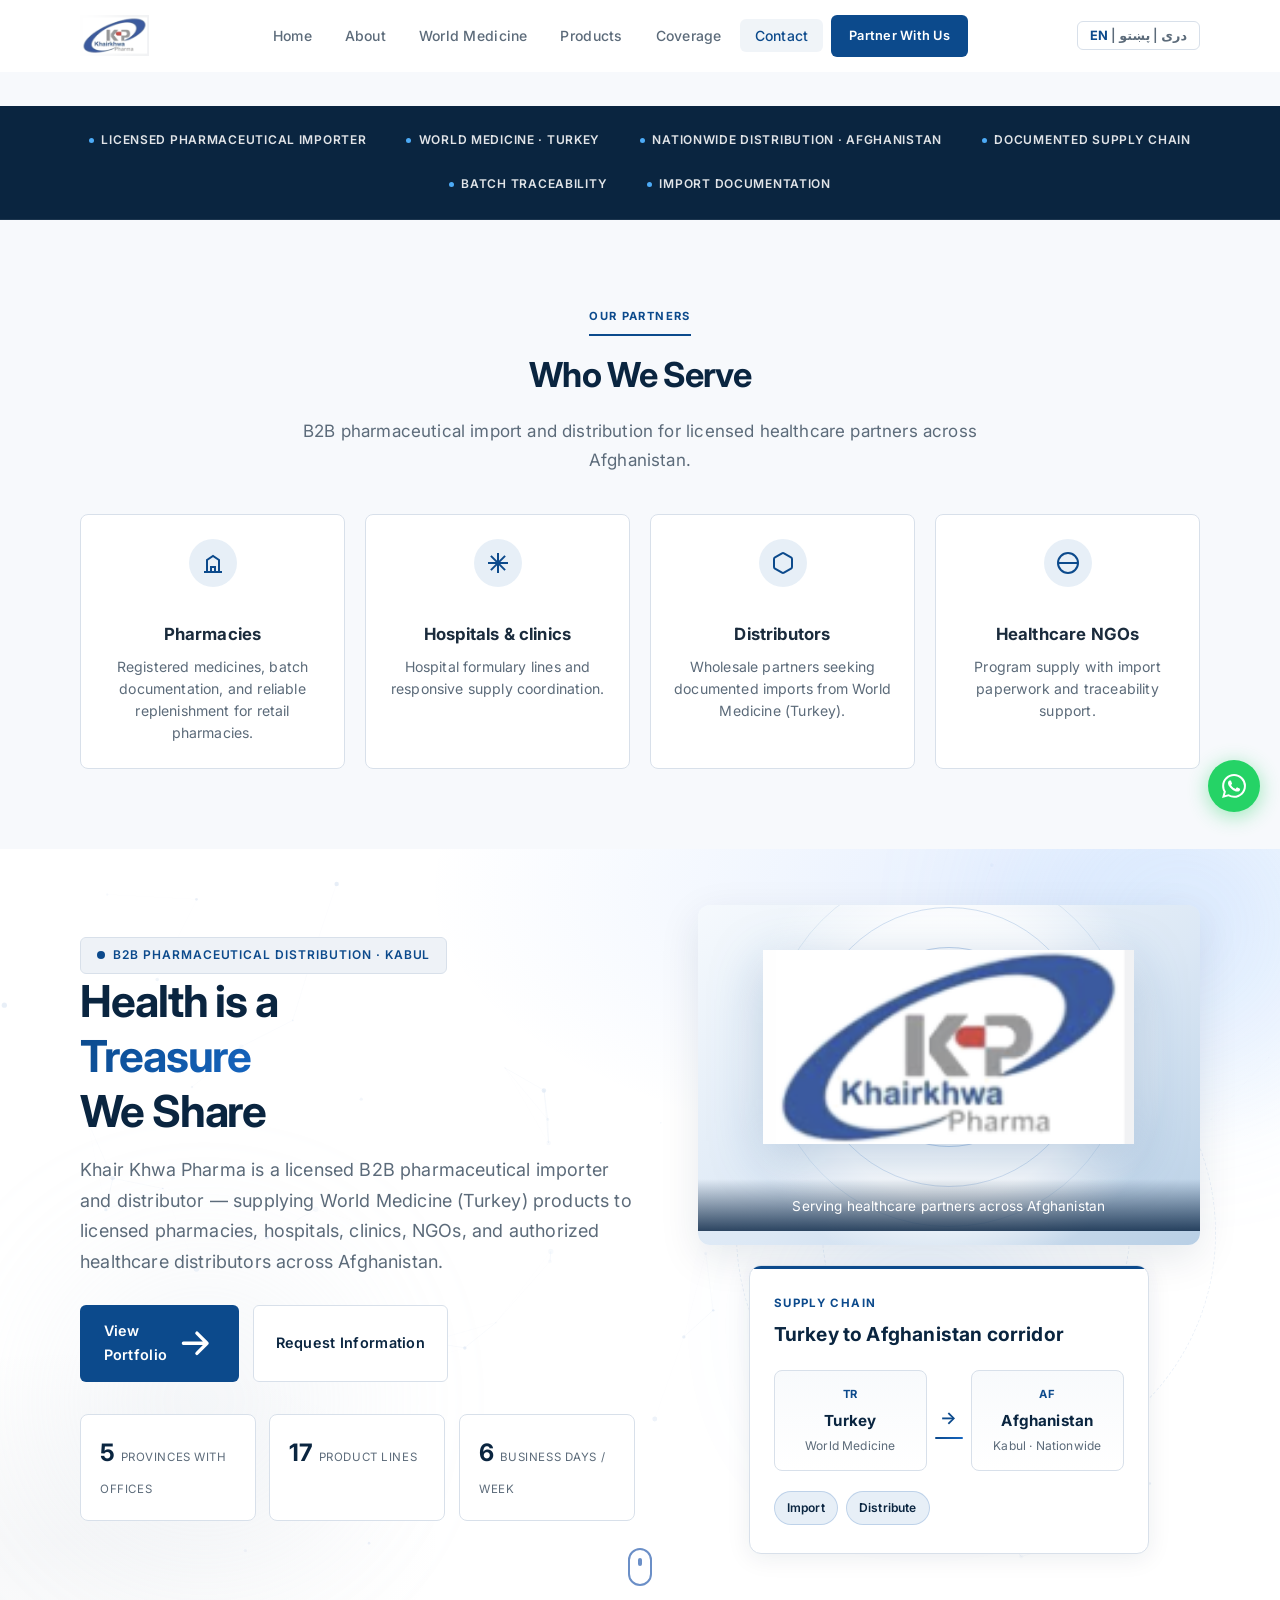
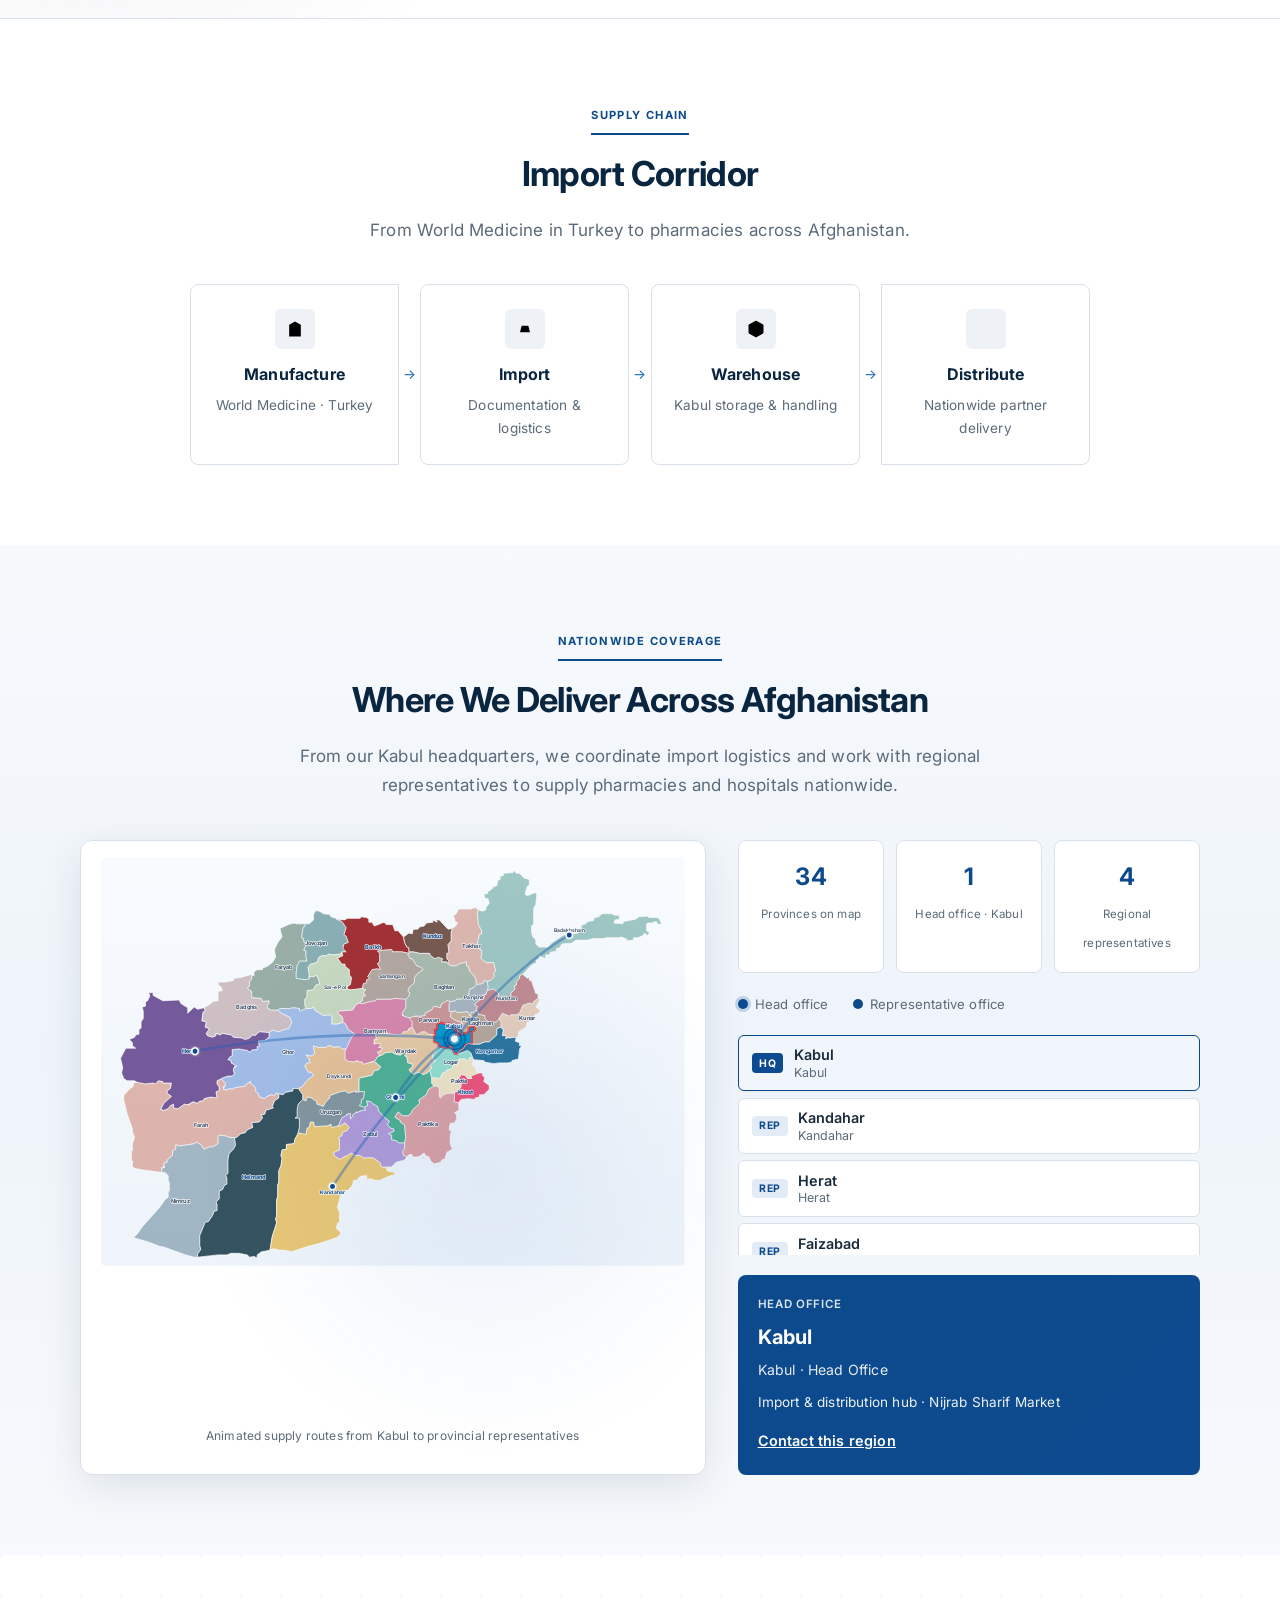
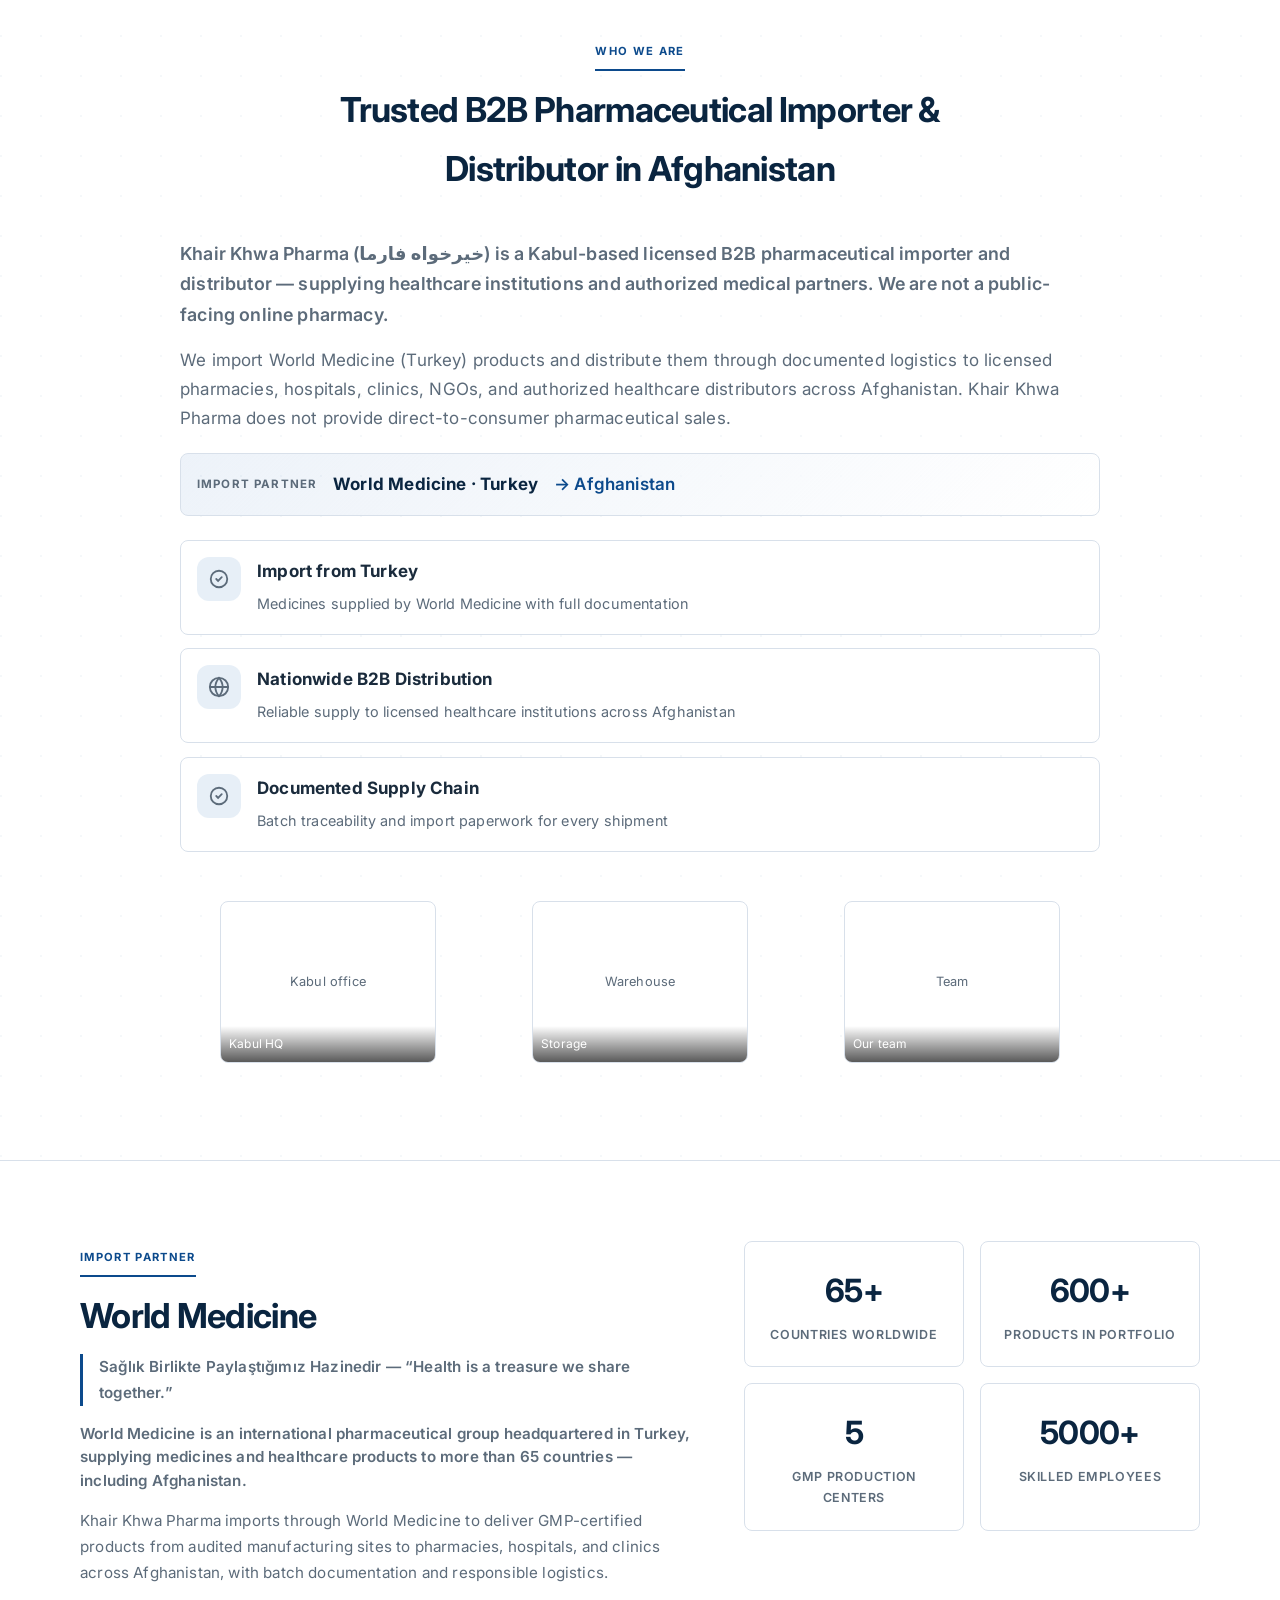
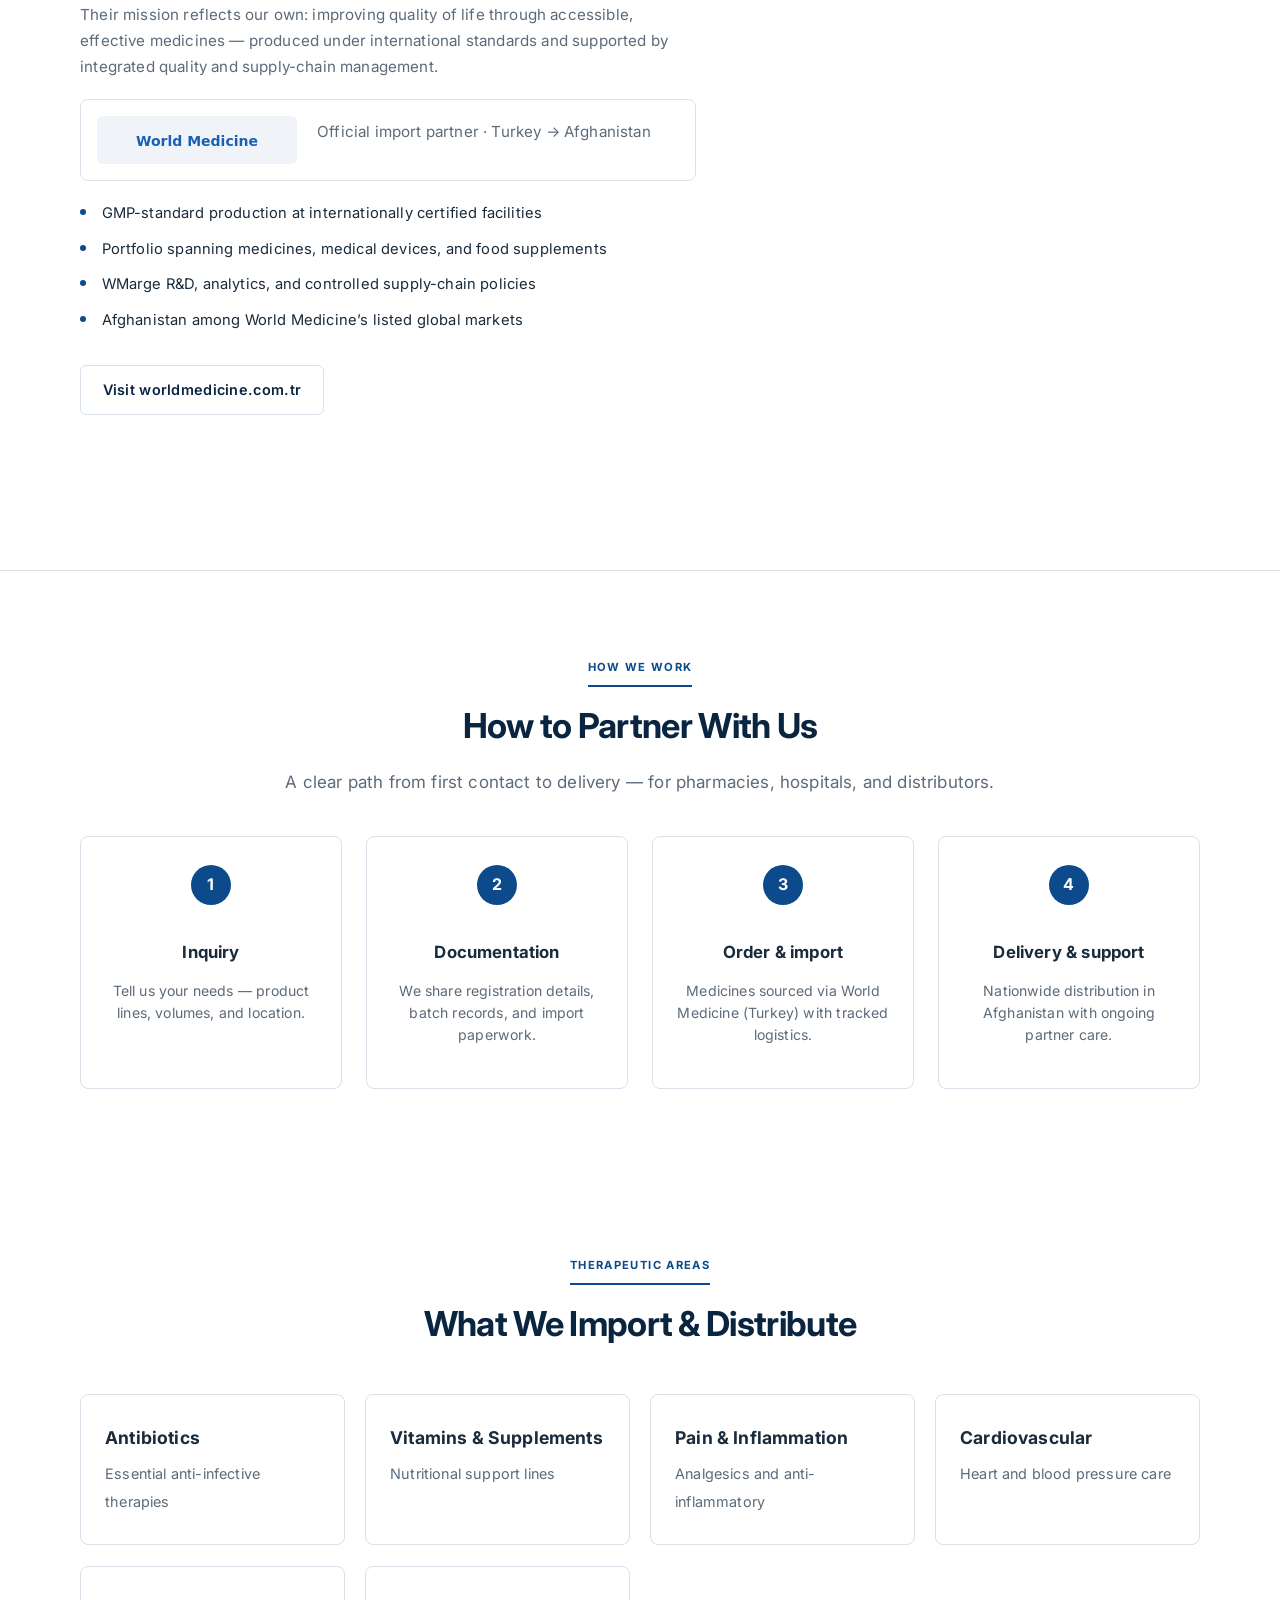
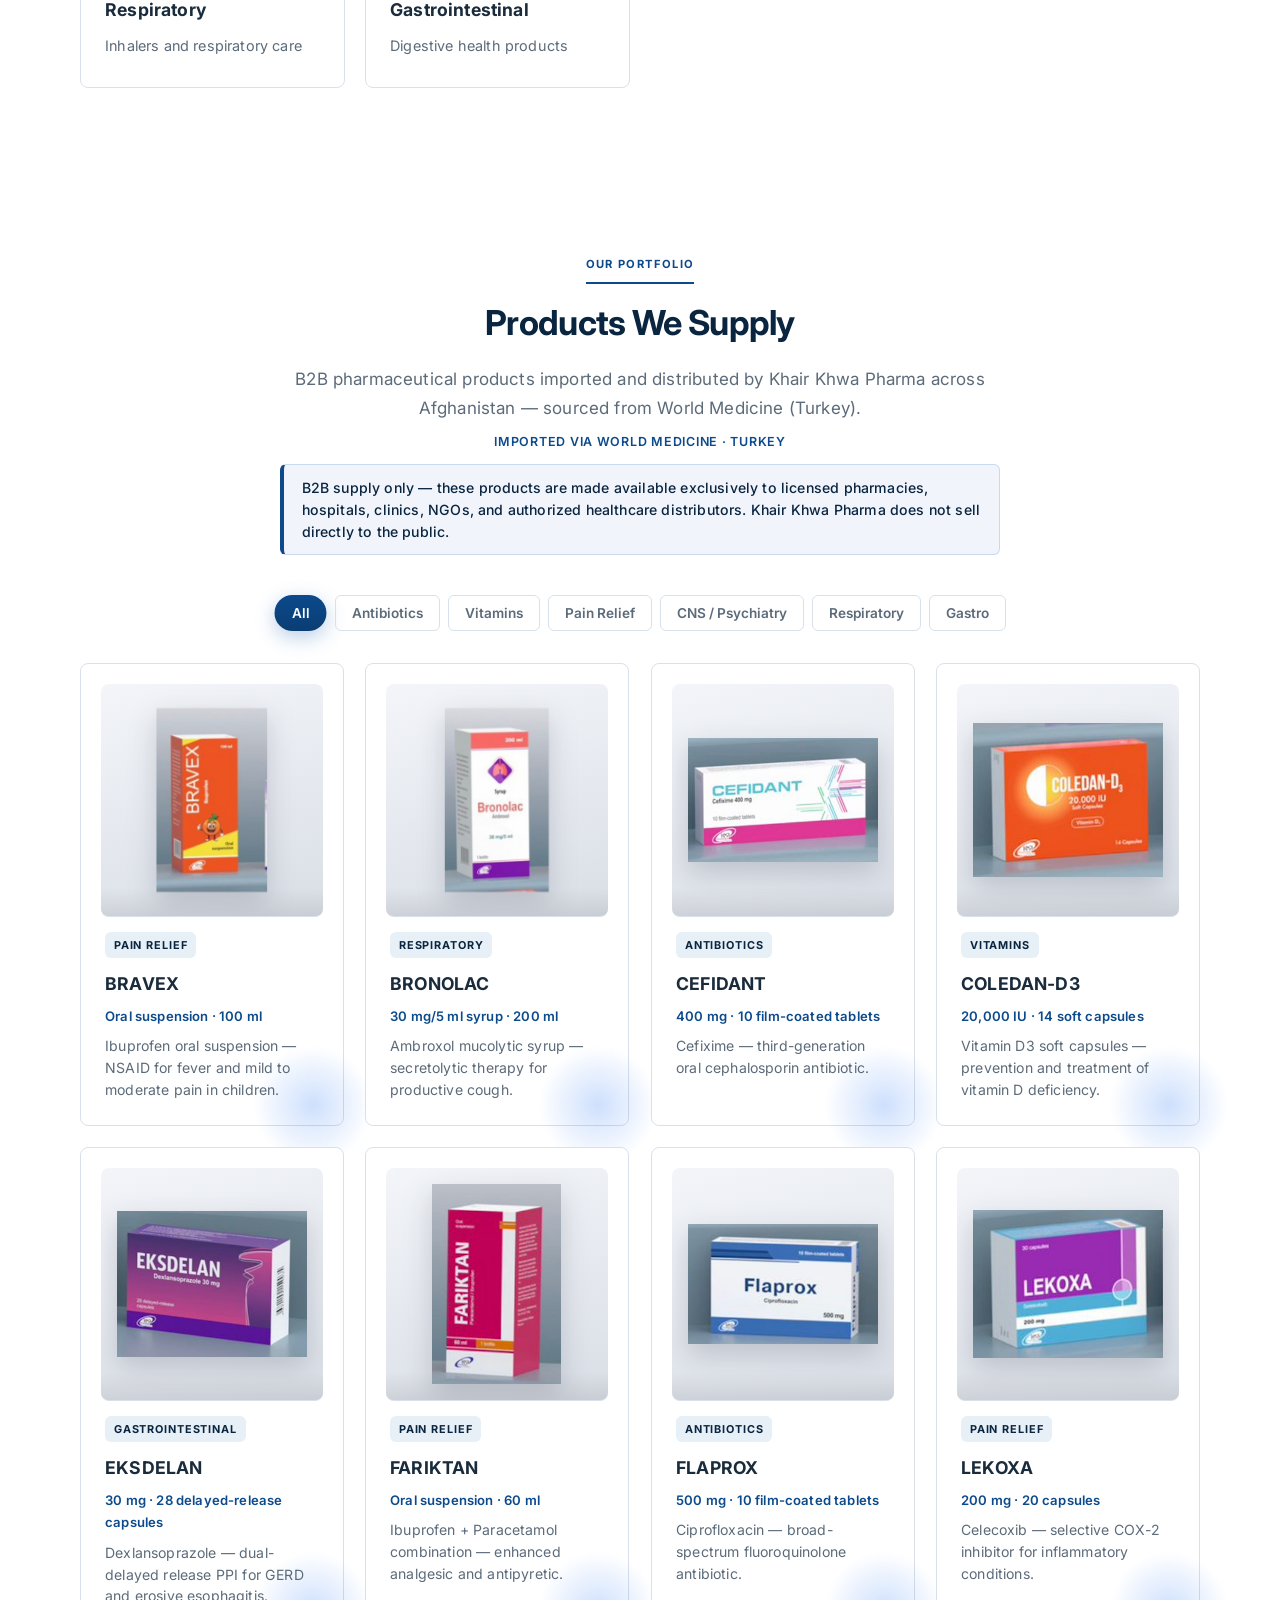
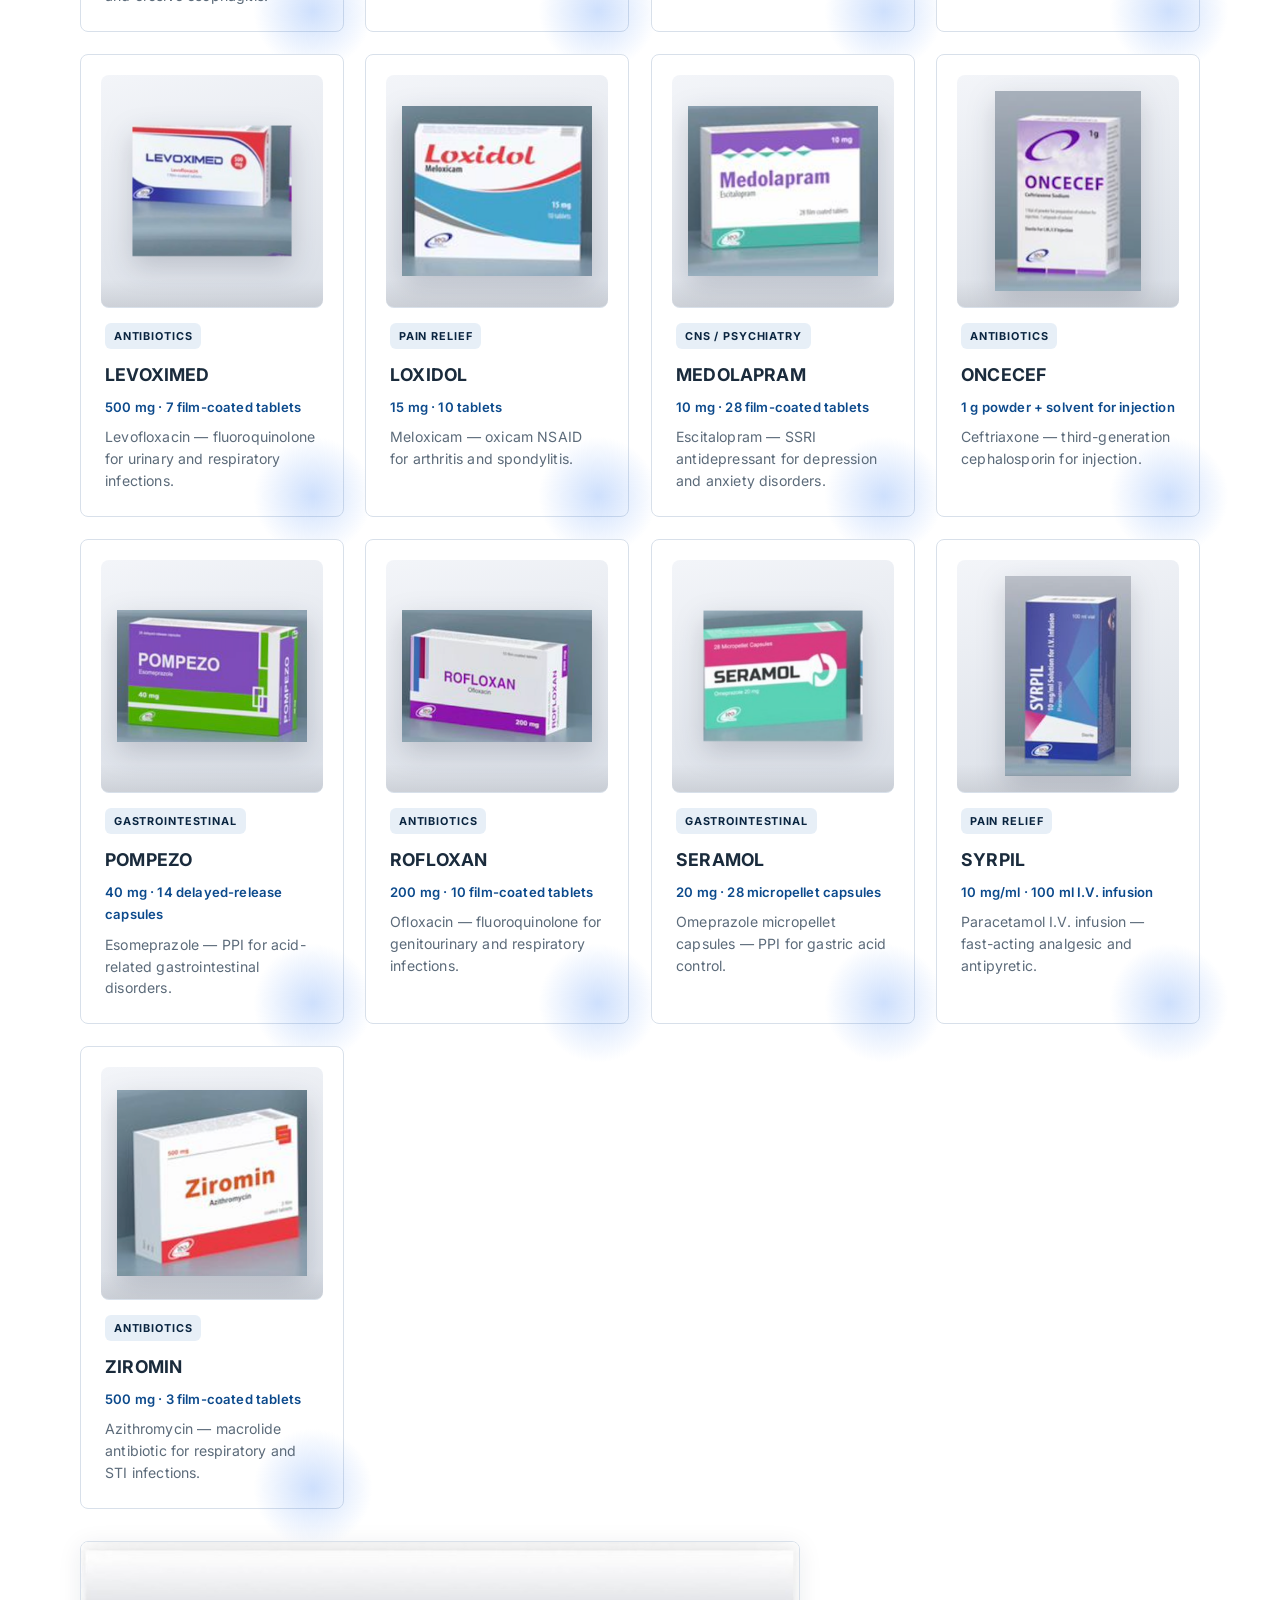
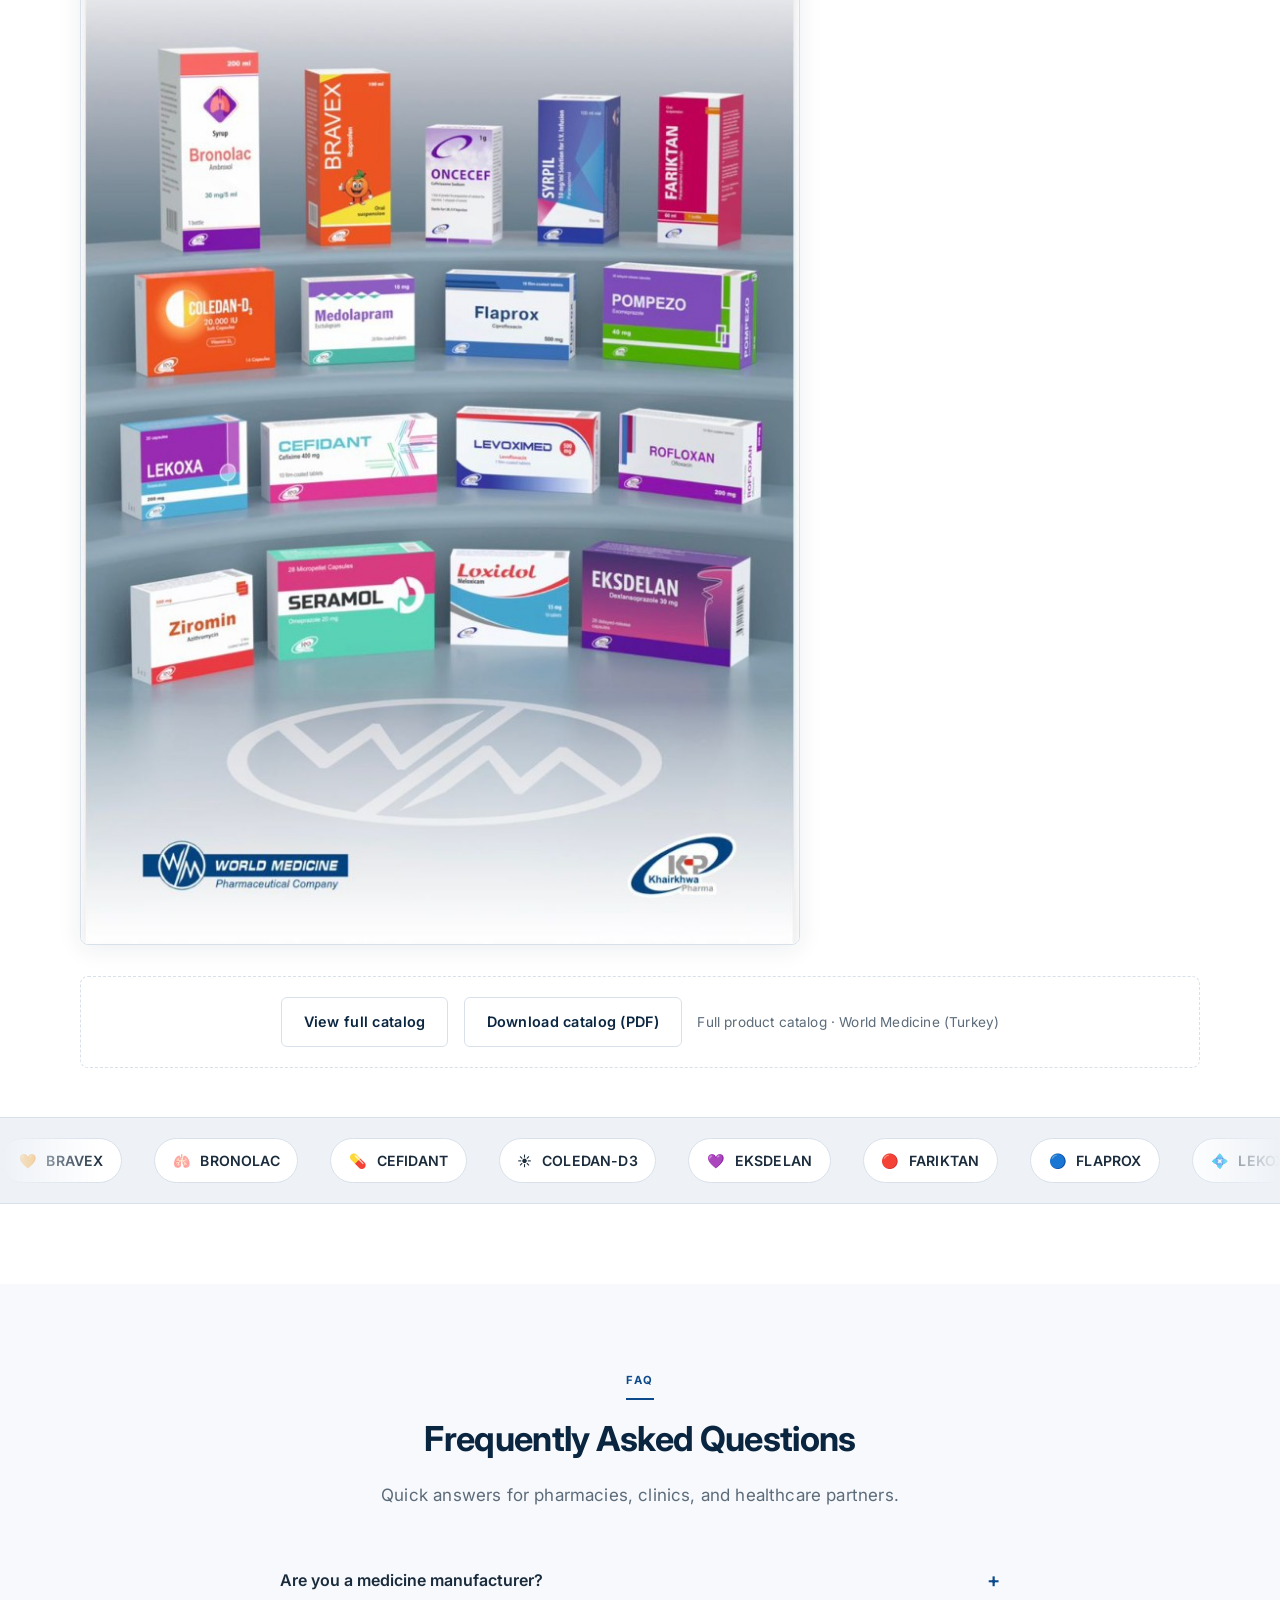
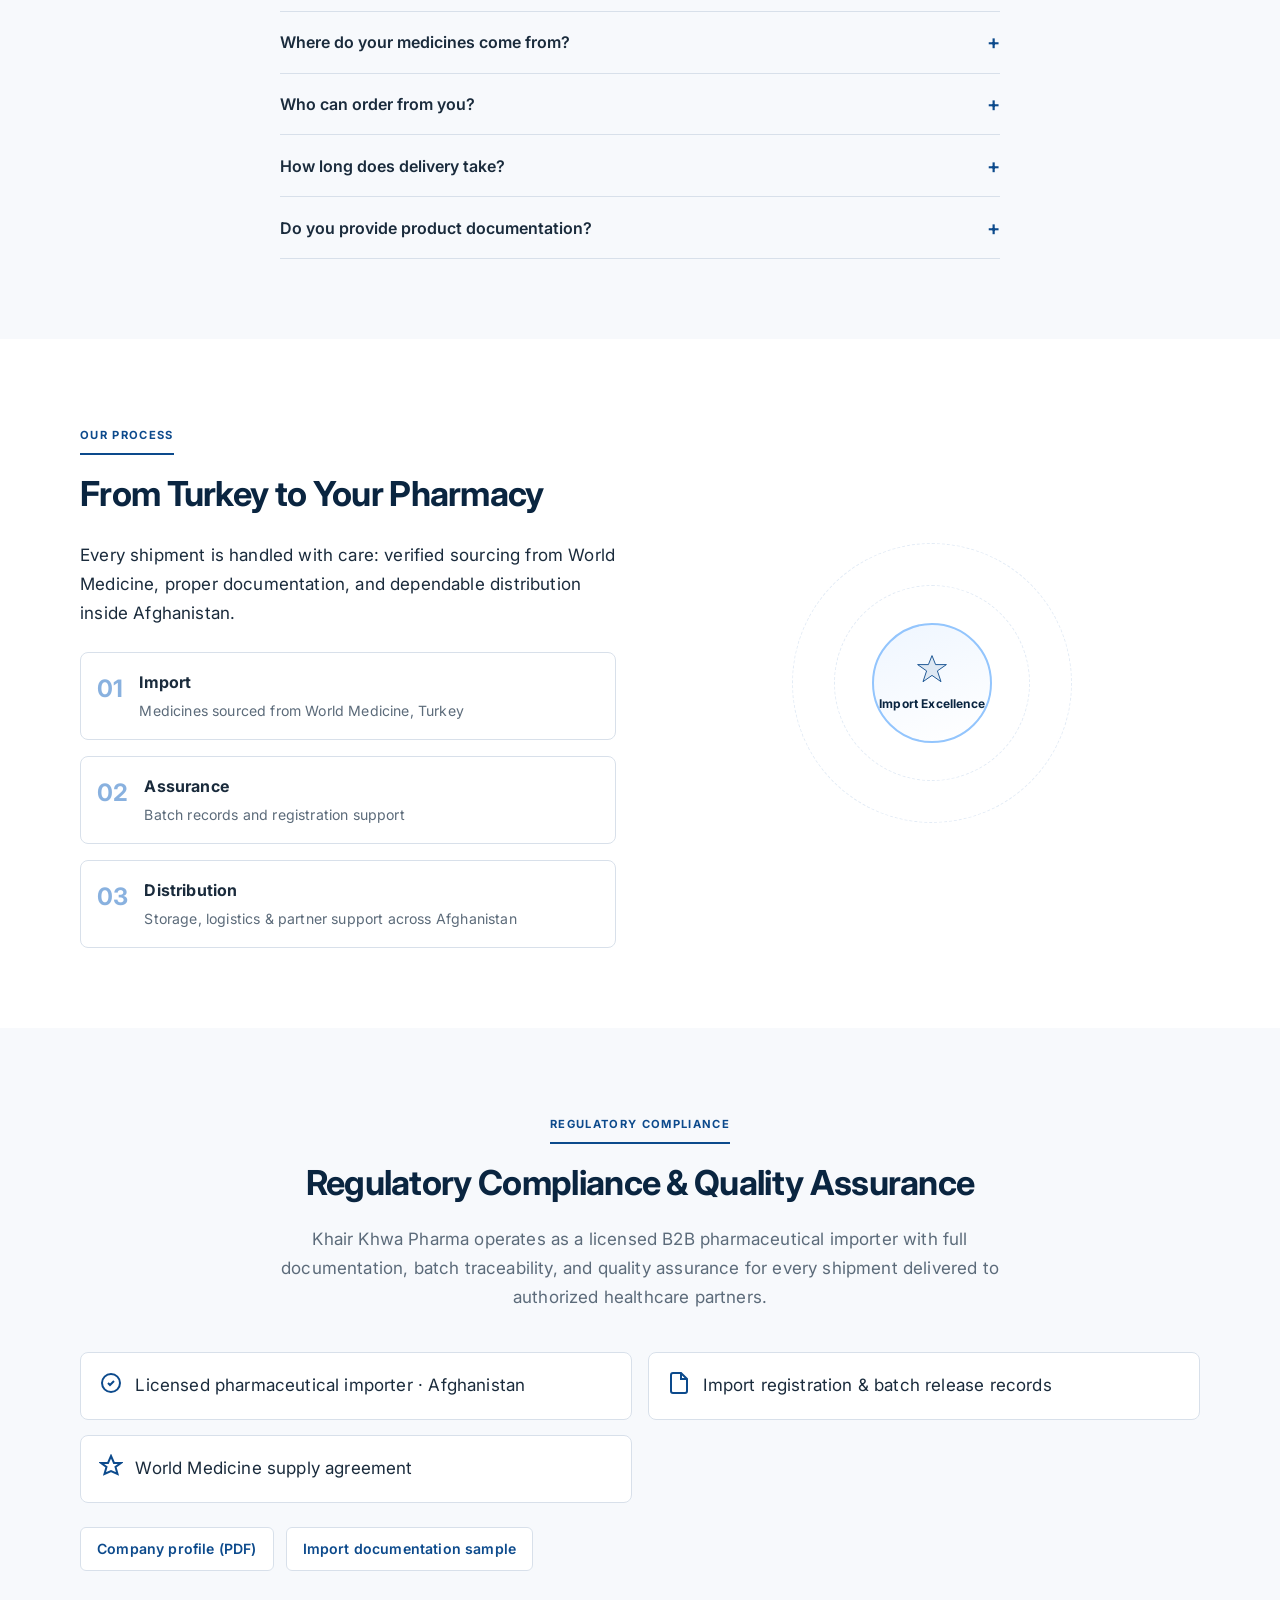
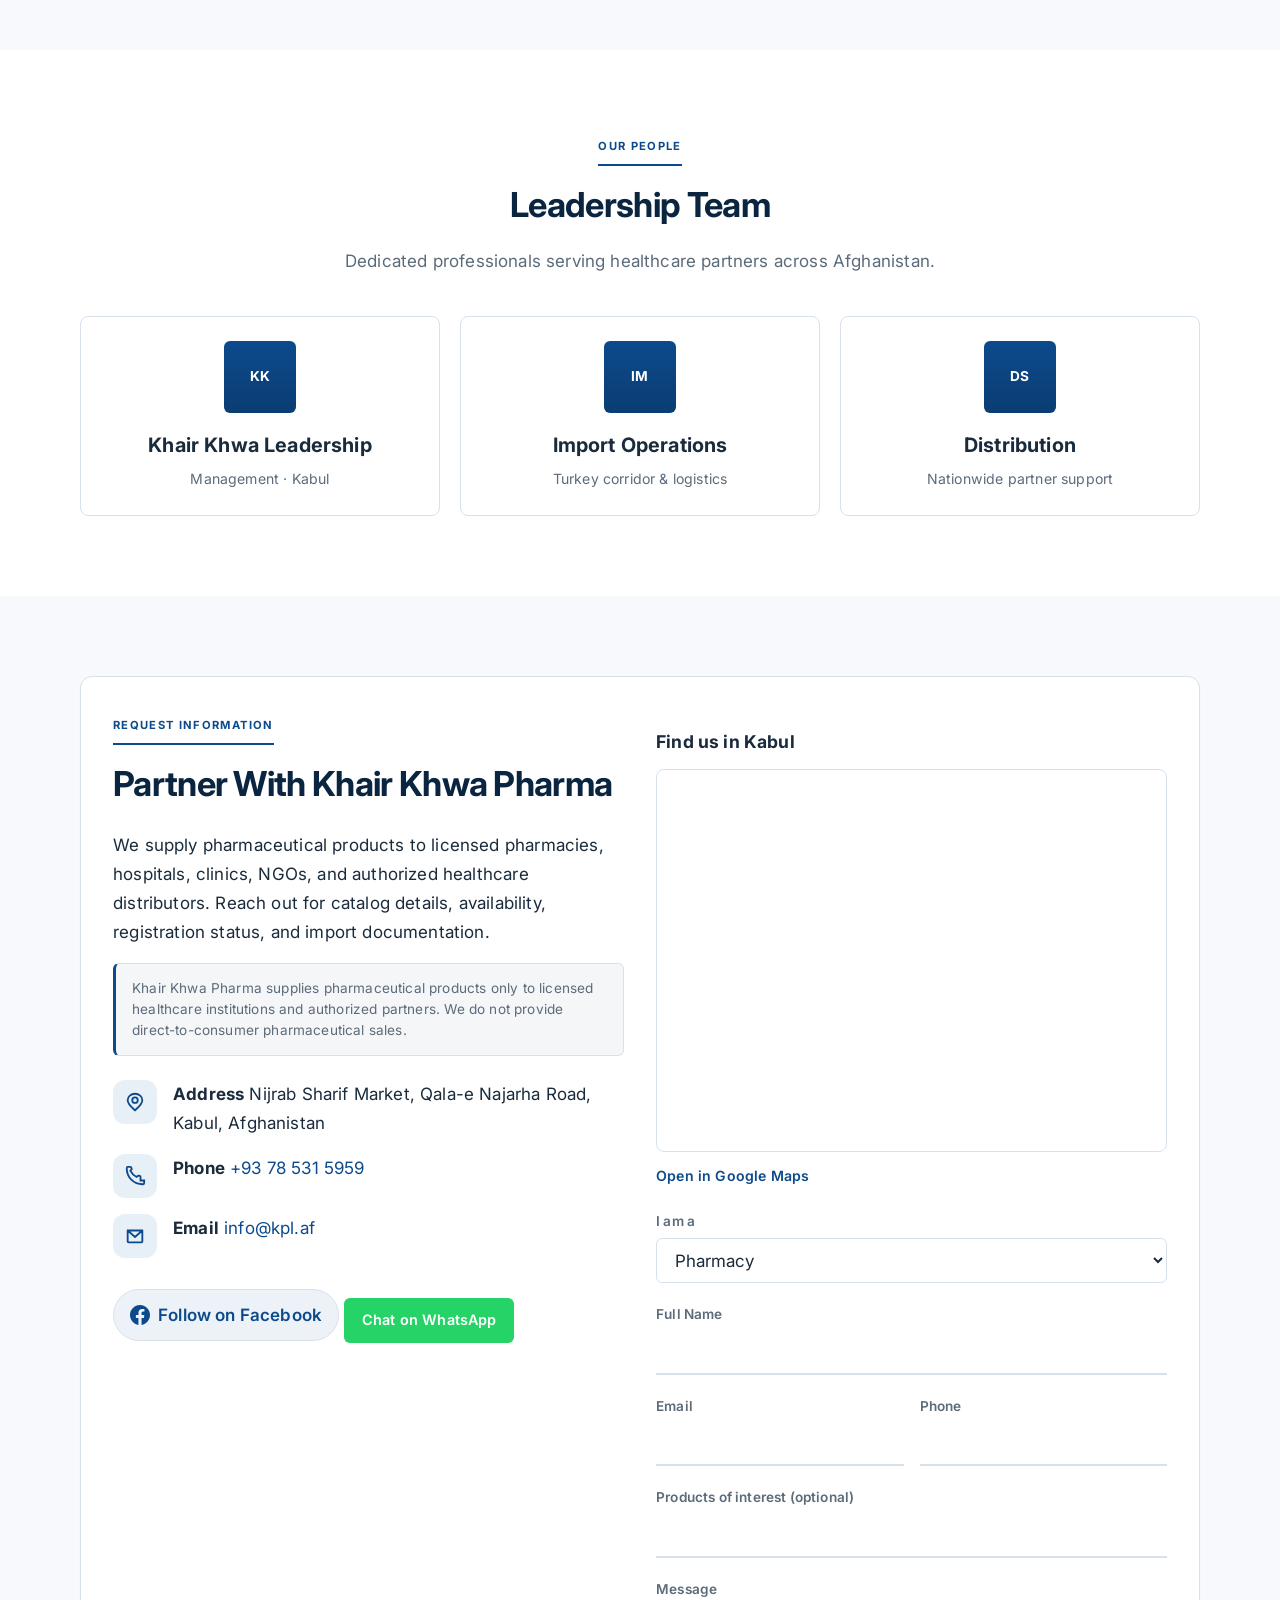
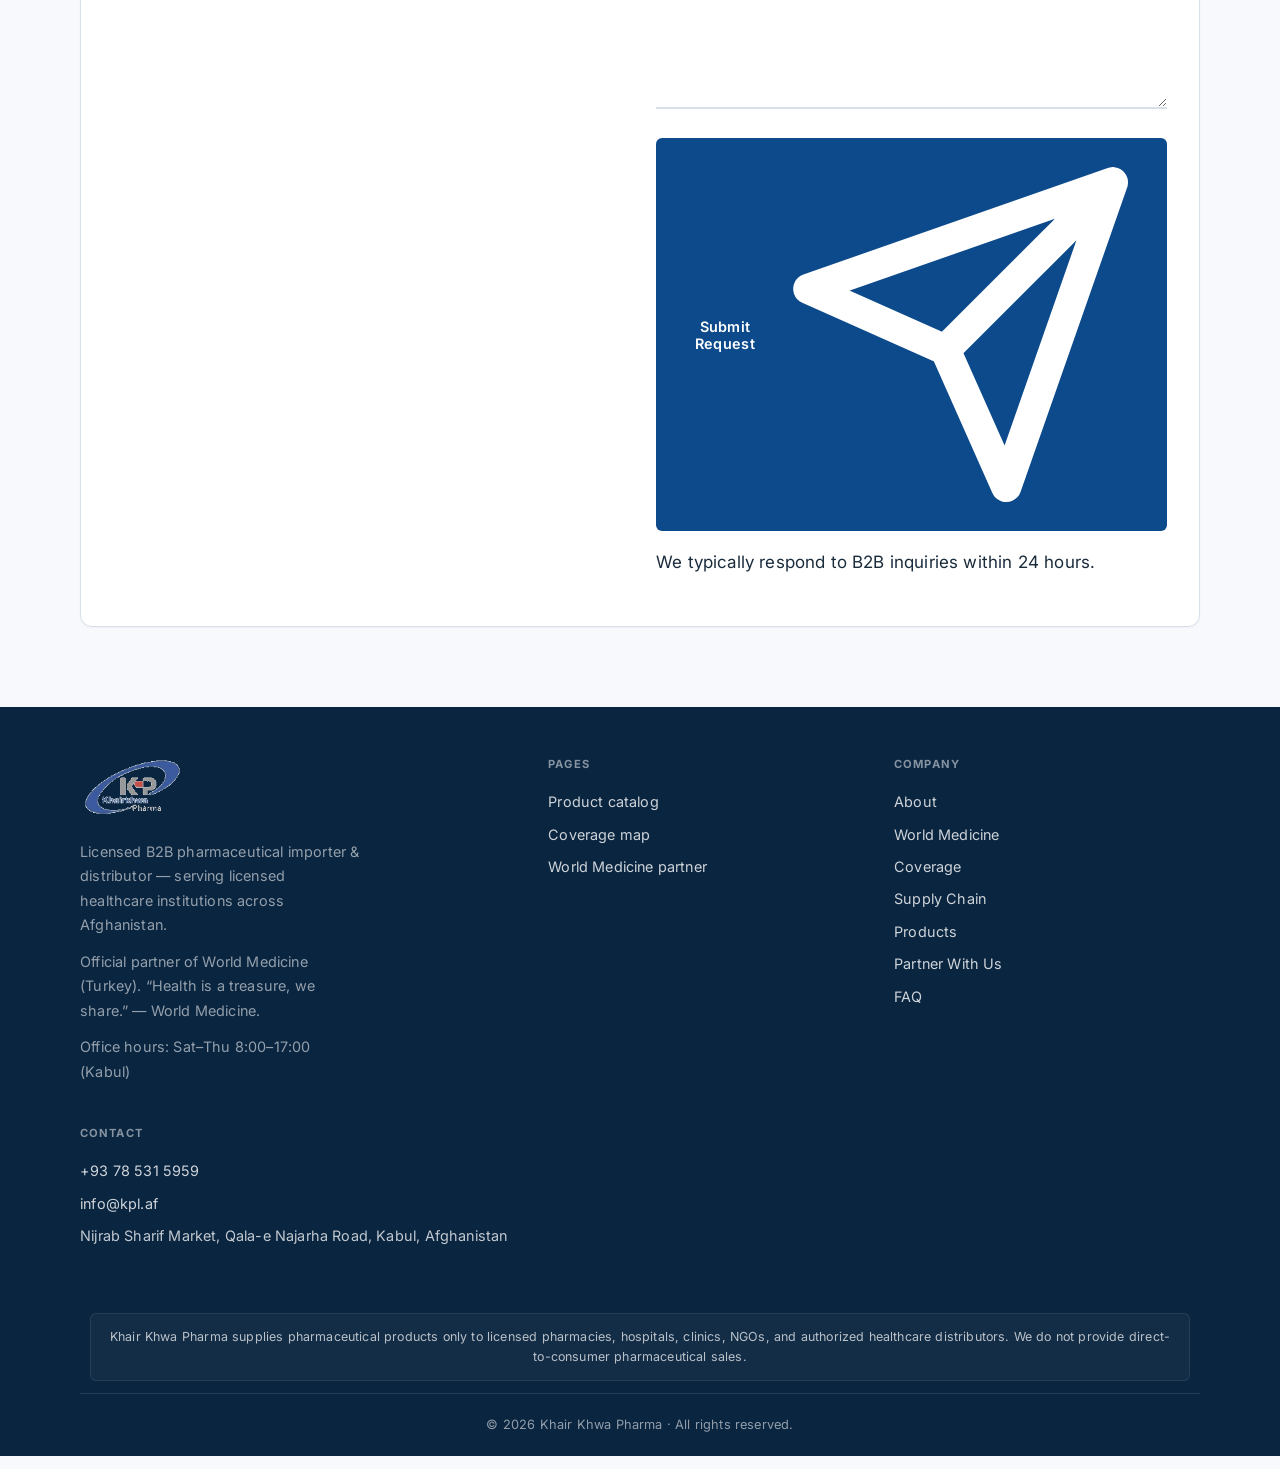
==== commit aaca263e: "Add files via upload" ====
--- a/index.html
+++ b/index.html
@@ -145,7 +145,7 @@
         <div class="hero-content hero-parallax">
           <div class="hero-badge hero-anim" data-hero-anim="badge">
             <span class="pulse-dot"></span>
-            <span data-i18n="hero.badge">Pharmaceutical Excellence · Kabul</span>
+            <span data-i18n="hero.badge">B2B Pharmaceutical Distribution · Kabul</span>
           </div>
           <h1 class="hero-title">
             <span class="hero-title-line"><span class="hero-title-word" data-i18n="hero.title1">Health is a</span></span>
@@ -153,14 +153,14 @@
             <span class="hero-title-line"><span class="hero-title-word" data-i18n="hero.title3">We Share</span></span>
           </h1>
           <p class="hero-subtitle hero-anim" data-hero-anim="subtitle" data-i18n="hero.subtitle">
-            Wherever we are in the world, we begin each day with a responsibility to heal. At Khair Khwa Pharma, we contribute to healthier lives across Afghanistan.
+            Khair Khwa Pharma is a licensed B2B pharmaceutical importer and distributor — supplying World Medicine (Turkey) products to licensed pharmacies, hospitals, clinics, NGOs, and authorized healthcare distributors across Afghanistan.
           </p>
           <div class="hero-actions hero-anim" data-hero-anim="actions">
             <a href="#products" class="btn btn-primary">
-              <span data-i18n="hero.cta1">Explore Products</span>
+              <span data-i18n="hero.cta1">View Portfolio</span>
               <svg viewBox="0 0 24 24" fill="none" aria-hidden="true"><path d="M5 12H19M19 12L13 6M19 12L13 18" stroke="currentColor" stroke-width="2" stroke-linecap="round" stroke-linejoin="round"/></svg>
             </a>
-            <a href="#contact" class="btn btn-outline" data-i18n="hero.cta2">Contact Us</a>
+            <a href="#contact" class="btn btn-outline" data-i18n="hero.cta2">Request Information</a>
           </div>
           <div class="hero-stats-grid hero-anim" data-hero-anim="stats" data-stagger data-stagger-ms="150">
             <div class="stat-card stagger-item">
@@ -187,7 +187,7 @@
             <div class="hero-logo-stage">
               <img src="assets/logo.png" alt="Khair Khwa Pharma" class="hero-logo-img" />
             </div>
-            <p class="hero-photo-caption" data-i18n="hero.photoCaption">Serving healthcare partners across Afghanistan</p>
+            <p class="hero-photo-caption" data-i18n="hero.photoCaption">Serving licensed healthcare institutions across Afghanistan</p>
           </div>
           <div class="hero-route-card">
             <div class="route-header">
@@ -310,15 +310,15 @@
       <div class="container">
         <div class="section-header" data-reveal="3d-up">
           <span class="section-tag" data-i18n="about.tag">Who We Are</span>
-          <h2 class="section-title" data-i18n="about.title">Trusted Pharmaceutical Importer in Afghanistan</h2>
+          <h2 class="section-title" data-i18n="about.title">Trusted B2B Pharmaceutical Importer & Distributor in Afghanistan</h2>
         </div>
         <div class="about-grid">
           <div class="about-content" data-reveal="3d-left">
             <p class="about-lead" data-i18n="about.lead">
-              Khair Khwa Pharma (خیرخواه فارما) is a Kabul-based pharmaceutical importer and distributor — not a manufacturer today.
+              Khair Khwa Pharma (خیرخواه فارما) is a Kabul-based licensed B2B pharmaceutical importer and distributor — supplying healthcare institutions and authorized medical partners. We are not a public-facing online pharmacy.
             </p>
             <p data-i18n="about.p1">
-              We import trusted medicines from Turkey through our partner World Medicine, and distribute them responsibly to pharmacies, clinics, and communities across Afghanistan.
+              We import World Medicine (Turkey) products and distribute them through documented logistics to licensed pharmacies, hospitals, clinics, NGOs, and authorized healthcare distributors across Afghanistan. Khair Khwa Pharma does not provide direct-to-consumer pharmaceutical sales.
             </p>
             <a href="#partner" class="partner-strip" data-reveal>
               <span class="partner-label" data-i18n="about.partnerLabel">Import partner</span>
@@ -340,8 +340,8 @@
                   <svg viewBox="0 0 24 24" fill="none" aria-hidden="true"><path d="M12 22C17.5228 22 22 17.5228 22 12C22 6.47715 17.5228 2 12 2C6.47715 2 2 6.47715 2 12C2 17.5228 6.47715 22 12 22Z" stroke="currentColor" stroke-width="2"/><path d="M2 12H22M12 2C14.5013 4.73835 15.9228 8.28203 16 12C15.9228 15.718 14.5013 19.2616 12 22C9.49872 19.2616 8.07725 15.718 8 12C8.07725 8.28203 9.49872 4.73835 12 2Z" stroke="currentColor" stroke-width="2"/></svg>
                 </span>
                 <div>
-                  <strong data-i18n="about.f2title">Nationwide Distribution</strong>
-                  <span data-i18n="about.f2desc">Reliable supply across Afghanistan</span>
+                  <strong data-i18n="about.f2title">Nationwide B2B Distribution</strong>
+                  <span data-i18n="about.f2desc">Reliable supply to licensed healthcare institutions across Afghanistan</span>
                 </div>
               </li>
               <li class="about-feature">
@@ -372,23 +372,6 @@
               </figure>
             </div>
           </div>
-          <div class="about-visual" data-reveal="3d-right" data-reveal-delay="120">
-            <div class="about-card">
-              <div class="about-card-shine"></div>
-              <div class="about-card-content">
-                <blockquote class="about-card-quote" data-i18n="about.quote">“Health is a treasure, we share.”</blockquote>
-                <div class="about-card-meta">
-                  <span>Khair Khwa Pharma</span>
-                  <span lang="fa">خیرخواه فارما</span>
-                </div>
-              </div>
-              <div class="about-card-decor" aria-hidden="true">
-                <div class="dna-strand">
-                  <span></span><span></span><span></span><span></span><span></span>
-                </div>
-              </div>
-            </div>
-          </div>
         </div>
       </div>
     </section>
@@ -413,9 +396,6 @@
               <img src="assets/world-medicine-logo.svg" alt="World Medicine logo" width="160" height="48" onerror="this.style.display='none'" />
               <p class="partner-wm-corridor" data-i18n="wm.corridorNote">Official import partner · Turkey → Afghanistan</p>
             </div>
-            <div class="partner-wm-docs">
-              <a href="#" class="btn btn-outline btn-sm" data-doc-partner data-i18n="wm.authDoc">Download partner authorization (PDF)</a>
-            </div>
             <ul class="partner-wm-highlights">
               <li data-i18n="wm.h1">GMP-standard production at internationally certified facilities</li>
               <li data-i18n="wm.h2">Medicines, medical devices, and vitamins in a broad portfolio</li>
@@ -522,9 +502,10 @@
       <div class="container">
         <div class="section-header" data-reveal="3d-up">
           <span class="section-tag" data-i18n="products.tag">Our Portfolio</span>
-          <h2 class="section-title" data-i18n="products.title">Therapeutic Product Lines</h2>
-          <p class="section-desc" data-i18n="products.desc">World Medicine (Turkey) portfolio — imported and distributed by Khair Khwa Pharma across Afghanistan.</p>
+          <h2 class="section-title" data-i18n="products.title">Products We Supply</h2>
+          <p class="section-desc" data-i18n="products.desc">B2B pharmaceutical products imported and distributed by Khair Khwa Pharma across Afghanistan — sourced from World Medicine (Turkey).</p>
           <p class="products-sample-note" data-i18n="products.sampleNote">Imported via World Medicine · Turkey</p>
+          <p class="products-b2b-only" data-i18n="products.b2bOnly">B2B supply only — these products are made available exclusively to licensed pharmacies, hospitals, clinics, NGOs, and authorized healthcare distributors. Khair Khwa Pharma does not sell directly to the public.</p>
         </div>
         <div class="product-filters reveal" data-reveal data-reveal-delay="80">
           <button type="button" class="filter-btn active" data-filter="all" data-i18n="products.filterAll">All</button>
@@ -579,10 +560,6 @@
           <div class="faq-item">
             <button type="button" class="faq-question" data-i18n="faq.q5">Do you provide product documentation?</button>
             <div class="faq-answer"><p data-i18n="faq.a5">Yes — import documentation and batch information.</p></div>
-          </div>
-          <div class="faq-item">
-            <button type="button" class="faq-question" data-i18n="faq.q6">Can I get a product catalog?</button>
-            <div class="faq-answer"><p data-i18n="faq.a6">Yes — browse online or download our catalog PDF.</p></div>
           </div>
         </div>
       </div>
@@ -636,35 +613,12 @@
       </div>
     </section>
 
-    <section class="certifications section motion-subtle" id="certifications">
+    <section class="compliance section motion-subtle" id="compliance">
       <div class="container">
         <div class="section-header" data-reveal="3d-up">
-          <span class="section-tag" data-i18n="certs.tag">Compliance</span>
-          <h2 class="section-title" data-i18n="certs.title">Quality &amp; Certifications</h2>
-        </div>
-        <div class="cert-grid" data-stagger data-stagger-ms="100">
-          <div class="cert-badge stagger-item">
-            <span class="cert-icon" aria-hidden="true"><svg viewBox="0 0 24 24"><path d="M14 2H6a2 2 0 00-2 2v16a2 2 0 002 2h12a2 2 0 002-2V8z"/><path d="M14 2v6h6M16 13H8M16 17H8M10 9H8"/></svg></span>
-            <strong data-i18n="certs.c1">Import Documentation</strong>
-          </div>
-          <div class="cert-badge stagger-item">
-            <span class="cert-icon" aria-hidden="true"><svg viewBox="0 0 24 24"><path d="M20 6L9 17l-5-5"/></svg></span>
-            <strong data-i18n="certs.c3">Partner Quality Standards</strong>
-          </div>
-          <div class="cert-badge stagger-item">
-            <span class="cert-icon" aria-hidden="true"><svg viewBox="0 0 24 24"><path d="M12 2a10 10 0 100 20 10 10 0 000-20zM2 12h20M12 2a15 15 0 010 20M12 2a15 15 0 000 20"/></svg></span>
-            <strong data-i18n="certs.c4">World Medicine Supply</strong>
-          </div>
-        </div>
-      </div>
-    </section>
-
-    <section class="compliance section motion-subtle" id="compliance">
-      <div class="container">
-        <div class="section-header" data-reveal="3d-up">
-          <span class="section-tag" data-i18n="compliance.tag">Compliance</span>
-          <h2 class="section-title" data-i18n="compliance.title">Licenses &amp; Documentation</h2>
-          <p class="section-desc" data-i18n="compliance.desc">We operate as a licensed importer with full documentation for every shipment.</p>
+          <span class="section-tag" data-i18n="compliance.tag">Regulatory Compliance</span>
+          <h2 class="section-title" data-i18n="compliance.title">Regulatory Compliance & Quality Assurance</h2>
+          <p class="section-desc" data-i18n="compliance.desc">Khair Khwa Pharma operates as a licensed B2B pharmaceutical importer with full documentation, batch traceability, and quality assurance for every shipment delivered to authorized healthcare partners.</p>
         </div>
         <div class="compliance-grid" data-stagger data-stagger-ms="80">
           <div class="compliance-item stagger-item">
@@ -714,62 +668,14 @@
       </div>
     </section>
 
-    <section class="news section motion-subtle" id="news">
-      <div class="container">
-        <div class="section-header" data-reveal="3d-up">
-          <span class="section-tag" data-i18n="news.tag">Updates</span>
-          <h2 class="section-title" data-i18n="news.title">News &amp; Updates</h2>
-          <p class="section-desc" data-i18n="news.desc">Highlights from our work and community.</p>
-        </div>
-        <div class="news-grid" data-stagger data-stagger-ms="120">
-          <article class="news-card stagger-item">
-            <time class="news-date" data-i18n="news.n1date">May 2026</time>
-            <h3 data-i18n="news.n1title">Expanding import portfolio</h3>
-            <p data-i18n="news.n1desc">New therapeutic lines available for partners across Afghanistan.</p>
-          </article>
-          <article class="news-card stagger-item">
-            <time class="news-date" data-i18n="news.n2date">Apr 2026</time>
-            <h3 data-i18n="news.n2title">Nationwide distribution growth</h3>
-            <p data-i18n="news.n2desc">Strengthening supply to pharmacies and clinics in Kabul and regional hubs.</p>
-          </article>
-        </div>
-      </div>
-    </section>
-
-    <section class="testimonials section motion-subtle" id="testimonials">
-      <div class="container">
-        <div class="section-header" data-reveal="3d-up">
-          <span class="section-tag" data-i18n="testimonials.tag">Partners</span>
-          <h2 class="section-title" data-i18n="testimonials.title">What Partners Say</h2>
-          <p class="section-desc" data-i18n="testimonials.desc">Trusted by healthcare professionals across Afghanistan.</p>
-        </div>
-        <div class="testimonials-grid" data-stagger data-stagger-ms="120">
-          <article class="testimonial-card stagger-item">
-            <span class="testimonial-avatar" aria-hidden="true" data-i18n="testimonials.initials1">AK</span>
-            <blockquote data-i18n="testimonials.t1">Reliable supply and clear documentation.</blockquote>
-            <p class="testimonial-role" data-i18n="testimonials.t1role">Pharmacy partner · Kabul</p>
-          </article>
-          <article class="testimonial-card stagger-item">
-            <span class="testimonial-avatar" aria-hidden="true" data-i18n="testimonials.initials2">HM</span>
-            <blockquote data-i18n="testimonials.t2">Consistent delivery from Turkey through World Medicine.</blockquote>
-            <p class="testimonial-role" data-i18n="testimonials.t2role">Healthcare distributor</p>
-          </article>
-          <article class="testimonial-card stagger-item">
-            <span class="testimonial-avatar" aria-hidden="true" data-i18n="testimonials.initials3">SK</span>
-            <blockquote data-i18n="testimonials.t3">They understand B2B pharmaceutical import.</blockquote>
-            <p class="testimonial-role" data-i18n="testimonials.t3role">Clinic supply coordinator</p>
-          </article>
-        </div>
-      </div>
-    </section>
-
     <section class="contact section motion-subtle" id="contact">
       <div class="container">
         <div class="contact-wrapper contact-grid--map">
           <div class="contact-info" data-reveal="3d-left">
-            <span class="section-tag" data-i18n="contact.tag">Get in Touch</span>
-            <h2 class="section-title" data-i18n="contact.title">Visit Our Office</h2>
-            <p data-i18n="contact.desc">We're always open to serve pharmacies, hospitals, and healthcare partners across Afghanistan.</p>
+            <span class="section-tag" data-i18n="contact.tag">Request Information</span>
+            <h2 class="section-title" data-i18n="contact.title">Partner With Khair Khwa Pharma</h2>
+            <p data-i18n="contact.desc">We supply pharmaceutical products to licensed pharmacies, hospitals, clinics, NGOs, and authorized healthcare distributors. Reach out for catalog details, availability, registration status, and import documentation.</p>
+            <p class="contact-b2b-disclaimer" data-i18n="contact.b2bDisclaimer">Khair Khwa Pharma supplies pharmaceutical products only to licensed healthcare institutions and authorized partners. We do not provide direct-to-consumer pharmaceutical sales.</p>
             <ul class="contact-list" data-stagger data-stagger-ms="80">
               <li>
                 <span class="contact-icon">
@@ -848,7 +754,7 @@
               <textarea id="message" name="message" rows="4" required></textarea>
             </div>
             <button type="submit" class="btn btn-primary btn-full">
-              <span data-i18n="contact.submit">Send Message</span>
+              <span data-i18n="contact.submit">Submit Request</span>
               <svg viewBox="0 0 24 24" fill="none" aria-hidden="true"><path d="M22 2L11 13M22 2L15 22L11 13M22 2L2 9L11 13" stroke="currentColor" stroke-width="2" stroke-linecap="round" stroke-linejoin="round"/></svg>
             </button>
             <p class="form-note form-status" id="formNote" data-i18n="contact.note">We typically respond within 24 hours.</p>
@@ -869,7 +775,7 @@
       <p class="product-modal-desc"></p>
       <p class="product-modal-meta"></p>
       <div class="product-modal-actions">
-        <a href="#contact" class="btn btn-primary product-modal-inquire" data-i18n="modal.inquire">Inquire about this product</a>
+        <a href="#contact" class="btn btn-primary product-modal-inquire" data-i18n="modal.inquire">Request Information</a>
       </div>
     </div>
   </div>
@@ -891,8 +797,8 @@
         <a href="#home" class="logo logo--brand logo--footer">
           <img src="assets/logo-footer.png" alt="Khairkhwa Pharma" class="logo-img logo-img--footer" width="154" height="94" decoding="async" />
         </a>
-        <p data-i18n="footer.tagline">Health is a treasure, we share.</p>
-        <p data-i18n="footer.desc">Licensed importer and distributor of pharmaceutical products in Afghanistan.</p>
+        <p data-i18n="footer.tagline">Licensed pharmaceutical importer & distributor — proudly serving Afghanistan.</p>
+        <p data-i18n="footer.desc">Official partner of World Medicine (Turkey). “Health is a treasure, we share.” — World Medicine.</p>
         <p class="footer-hours" data-i18n="footer.hours">Office hours: Sat–Thu 8:00–17:00 (Kabul)</p>
       </div>
       <div class="footer-col">
@@ -913,7 +819,6 @@
           <li><a href="#products" data-i18n="nav.products">Products</a></li>
           <li><a href="#process" data-i18n="nav.process">Partner With Us</a></li>
           <li><a href="#faq" data-i18n="nav.faq">FAQ</a></li>
-          <li><a href="#news" data-i18n="nav.news">News</a></li>
         </ul>
       </div>
       <div class="footer-col">
@@ -925,6 +830,7 @@
         </ul>
       </div>
     </div>
+    <p class="footer-disclaimer" data-i18n="footer.disclaimer">Khair Khwa Pharma supplies pharmaceutical products only to licensed pharmacies, hospitals, clinics, NGOs, and authorized healthcare distributors. We do not provide direct-to-consumer pharmaceutical sales.</p>
     <p class="footer-bottom">&copy; <span id="year"></span> Khair Khwa Pharma · <span data-i18n="footer.rights">All rights reserved.</span></p>
   </footer>
 
